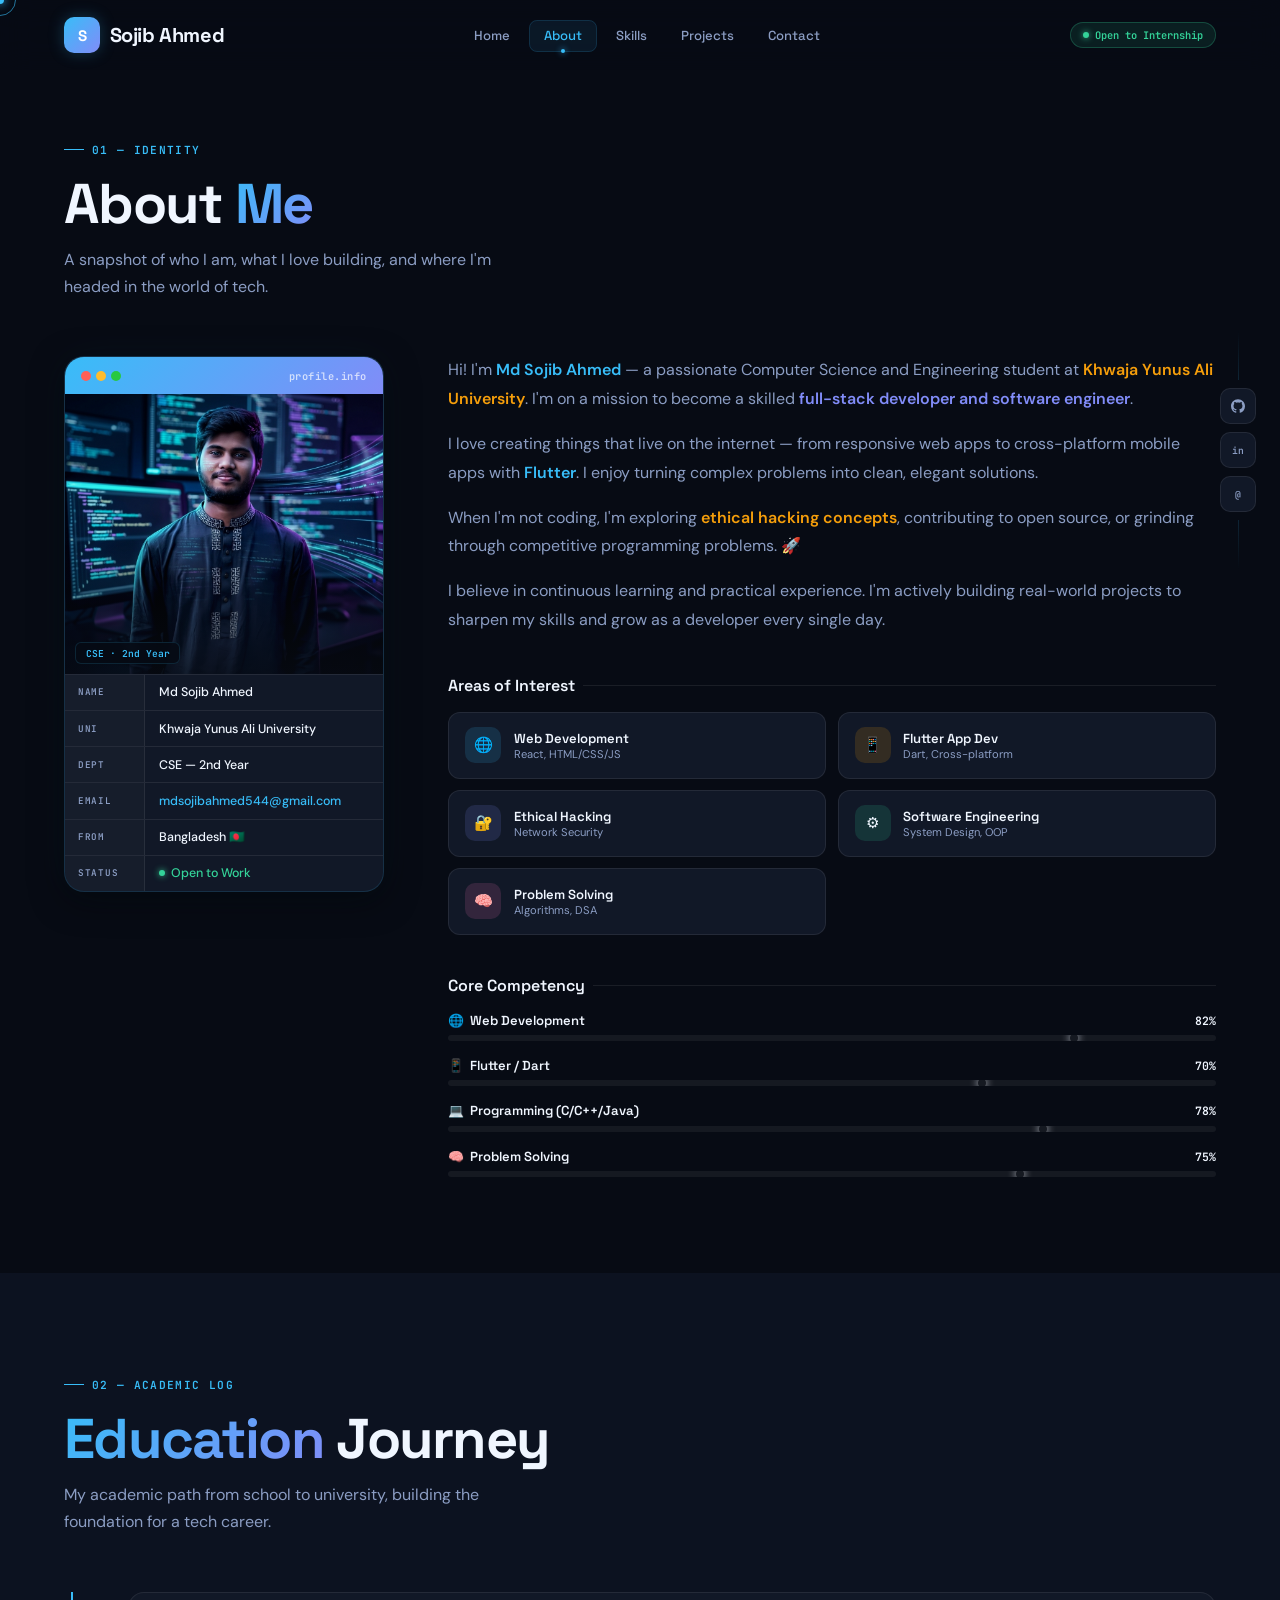
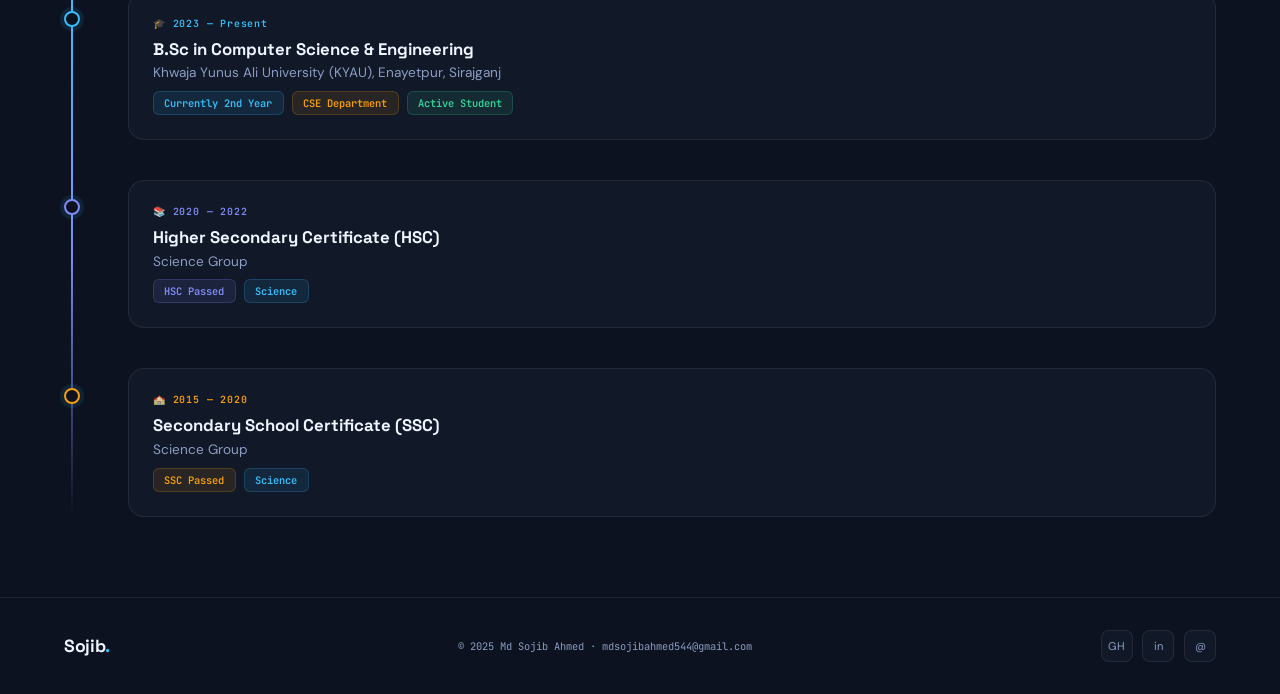
==== about.html @ 4d1f5768 "first commit" ====
<!DOCTYPE html>
<html lang="en">
<head>
  <meta charset="UTF-8"/>
  <meta name="viewport" content="width=device-width, initial-scale=1.0"/>
  <title>About | Md Sojib Ahmed</title>
  <meta name="description" content="Learn about Md Sojib Ahmed — his background, interests, skills, and academic journey as a CSE student at Khwaja Yunus Ali University."/>
  <link rel="icon" href="data:image/svg+xml,%3Csvg xmlns='http://www.w3.org/2000/svg' viewBox='0 0 100 100'%3E%3Cdefs%3E%3ClinearGradient id='grad' x1='0%25' y1='0%25' x2='100%25' y2='100%25'%3E%3Cstop offset='0%25' stop-color='%2338bdf8'/%3E%3Cstop offset='100%25' stop-color='%23818cf8'/%3E%3C/linearGradient%3E%3C/defs%3E%3Crect width='100' height='100' rx='24' fill='%230d1117' stroke='url(%23grad)' stroke-width='4'/%3E%3Ctext x='50%25' y='68%25' font-family='system-ui, sans-serif' font-weight='900' font-size='56' fill='url(%23grad)' text-anchor='middle'%3ES%3C/text%3E%3C/svg%3E"/>
  <link rel="stylesheet" href="css/global.css"/>
  <link rel="stylesheet" href="css/about.css"/>
</head>
<body>

<!-- CURSOR -->
<div id="cur-dot"></div>
<div id="cur-ring"></div>

<!-- KONAMI OVERLAY -->
<div id="konami-overlay">
  <div class="konami-emoji">🎉</div>
  <h2 class="konami-title">You Found the Easter Egg!</h2>
  <p class="konami-sub">↑↑↓↓←→←→BA — Incredible! 🕹️<br/>You truly have the developer instinct. Sojib would be proud!</p>
  <button class="konami-close" id="konamiClose">Awesome, Close ✕</button>
</div>

<!-- LOADER -->
<div id="loader">
  <div class="loader-logo-wrap">
    <div class="loader-logo">Sojib<span class="ld-accent">.</span></div>
  </div>
  <div class="loader-dots"><span></span><span></span><span></span></div>
  <div class="loader-progress"><div class="loader-bar" id="loader-bar"></div></div>
  <div class="loader-status" id="loader-status">Initializing...</div>
</div>

<!-- SOCIAL SIDEBAR -->
<aside class="soc-sidebar">
  <div class="soc-line"></div>
  <a href="https://github.com/sojibahmed404/" target="_blank" rel="noopener" class="soc-btn">
    <svg viewBox="0 0 24 24"><path d="M12 .297c-6.63 0-12 5.373-12 12 0 5.303 3.438 9.8 8.205 11.385.6.113.82-.258.82-.577 0-.285-.01-1.04-.015-2.04-3.338.724-4.042-1.61-4.042-1.61C4.422 18.07 3.633 17.7 3.633 17.7c-1.087-.744.084-.729.084-.729 1.205.084 1.838 1.236 1.838 1.236 1.07 1.835 2.809 1.305 3.495.998.108-.776.417-1.305.76-1.605-2.665-.3-5.466-1.332-5.466-5.93 0-1.31.465-2.38 1.235-3.22-.135-.303-.54-1.523.105-3.176 0 0 1.005-.322 3.3 1.23.96-.267 1.98-.399 3-.405 1.02.006 2.04.138 3 .405 2.28-1.552 3.285-1.23 3.285-1.23.645 1.653.24 2.873.12 3.176.765.84 1.23 1.91 1.23 3.22 0 4.61-2.805 5.625-5.475 5.92.42.36.81 1.096.81 2.22 0 1.606-.015 2.896-.015 3.286 0 .315.21.69.825.57C20.565 22.092 24 17.592 24 12.297c0-6.627-5.373-12-12-12"/></svg>
    <div class="soc-tip">GitHub</div>
  </a>
  <a href="https://www.linkedin.com/in/md-sojib-ahmed-a58ab03a2/" target="_blank" rel="noopener" class="soc-btn">in<div class="soc-tip">LinkedIn</div></a>
  <a href="mailto:mdsojibahmed544@gmail.com" class="soc-btn">@<div class="soc-tip">Email</div></a>
  <div class="soc-line bottom"></div>
</aside>

<!-- NAVIGATION -->
<nav role="navigation" aria-label="Main navigation">
  <a href="index.html" class="nav-logo">
    <div class="nav-logo-icon">S</div>
    <span>Sojib Ahmed</span>
  </a>
  <ul class="nav-links">
    <li><a href="index.html">Home</a></li>
    <li><a href="about.html" class="active">About</a></li>
    <li><a href="skills.html">Skills</a></li>
    <li><a href="projects.html">Projects</a></li>
    <li><a href="contact.html">Contact</a></li>
  </ul>
  <div class="nav-available"><span class="nav-available-dot"></span>Open to Internship</div>
  <button class="nav-ham" id="nav-ham"><span></span><span></span><span></span></button>
</nav>
<nav class="nav-drawer" id="nav-drawer">
  <a href="index.html">Home</a>
  <a href="about.html">About</a>
  <a href="skills.html">Skills</a>
  <a href="projects.html">Projects</a>
  <a href="contact.html">Contact</a>
</nav>

<!-- ABOUT SECTION -->
<section id="about">
  <div class="reveal">
    <div class="section-eyebrow">01 — Identity</div>
    <h1 class="section-title">About <span class="hl">Me</span></h1>
    <p class="section-sub">A snapshot of who I am, what I love building, and where I'm headed in the world of tech.</p>
  </div>

  <div class="about-grid">
    <!-- Profile Card -->
    <div class="reveal from-left">
      <div class="profile-card">
        <div class="profile-card-bar">
          <div class="profile-card-dots">
            <div class="pcd r"></div><div class="pcd y"></div><div class="pcd g"></div>
          </div>
          <div class="profile-card-title">profile.info</div>
        </div>
        <div class="profile-photo-zone">
          <img src="assets/sojib.png" alt="Md Sojib Ahmed"/>
          <div class="profile-photo-overlay"></div>
          <div class="profile-photo-tag">CSE · 2nd Year</div>
        </div>
        <div class="profile-data-table">
          <div class="profile-row">
            <div class="pr-key">Name</div>
            <div class="pr-val">Md Sojib Ahmed</div>
          </div>
          <div class="profile-row">
            <div class="pr-key">Uni</div>
            <div class="pr-val">Khwaja Yunus Ali University</div>
          </div>
          <div class="profile-row">
            <div class="pr-key">Dept</div>
            <div class="pr-val">CSE — 2nd Year</div>
          </div>
          <div class="profile-row">
            <div class="pr-key">Email</div>
            <div class="pr-val"><a href="mailto:mdsojibahmed544@gmail.com" style="color:var(--cyan);text-decoration:none">mdsojibahmed544@gmail.com</a></div>
          </div>
          <div class="profile-row">
            <div class="pr-key">From</div>
            <div class="pr-val">Bangladesh 🇧🇩</div>
          </div>
          <div class="profile-row">
            <div class="pr-key">Status</div>
            <div class="pr-val available">Open to Work</div>
          </div>
        </div>
      </div>
    </div>

    <!-- Right Content -->
    <div class="about-right reveal">
      <div class="about-intro">
        <p>Hi! I'm <span class="hl-cyan">Md Sojib Ahmed</span> — a passionate Computer Science and Engineering student at <span class="hl-amber">Khwaja Yunus Ali University</span>. I'm on a mission to become a skilled <span class="hl-violet">full-stack developer and software engineer</span>.</p>
        <p>I love creating things that live on the internet — from responsive web apps to cross-platform mobile apps with <span class="hl-cyan">Flutter</span>. I enjoy turning complex problems into clean, elegant solutions.</p>
        <p>When I'm not coding, I'm exploring <span class="hl-amber">ethical hacking concepts</span>, contributing to open source, or grinding through competitive programming problems. 🚀</p>
        <p>I believe in continuous learning and practical experience. I'm actively building real-world projects to sharpen my skills and grow as a developer every single day.</p>
      </div>

      <div class="interests-title">Areas of Interest</div>
      <div class="interests-grid">
        <div class="interest-card">
          <div class="interest-icon">🌐</div>
          <div>
            <div class="interest-name">Web Development</div>
            <div class="interest-sub">React, HTML/CSS/JS</div>
          </div>
        </div>
        <div class="interest-card">
          <div class="interest-icon">📱</div>
          <div>
            <div class="interest-name">Flutter App Dev</div>
            <div class="interest-sub">Dart, Cross-platform</div>
          </div>
        </div>
        <div class="interest-card">
          <div class="interest-icon">🔐</div>
          <div>
            <div class="interest-name">Ethical Hacking</div>
            <div class="interest-sub">Network Security</div>
          </div>
        </div>
        <div class="interest-card">
          <div class="interest-icon">⚙️</div>
          <div>
            <div class="interest-name">Software Engineering</div>
            <div class="interest-sub">System Design, OOP</div>
          </div>
        </div>
        <div class="interest-card">
          <div class="interest-icon">🧠</div>
          <div>
            <div class="interest-name">Problem Solving</div>
            <div class="interest-sub">Algorithms, DSA</div>
          </div>
        </div>
      </div>

      <div class="skill-bars-title">Core Competency</div>
      <div class="skill-bar-item">
        <div class="skill-bar-top">
          <div class="skill-bar-name"><span class="skill-bar-icon">🌐</span> Web Development</div>
          <div class="skill-bar-pct">82%</div>
        </div>
        <div class="skill-track"><div class="skill-fill" data-w="82%" style="width:0"></div></div>
      </div>
      <div class="skill-bar-item">
        <div class="skill-bar-top">
          <div class="skill-bar-name"><span class="skill-bar-icon">📱</span> Flutter / Dart</div>
          <div class="skill-bar-pct">70%</div>
        </div>
        <div class="skill-track"><div class="skill-fill" data-w="70%" style="width:0"></div></div>
      </div>
      <div class="skill-bar-item">
        <div class="skill-bar-top">
          <div class="skill-bar-name"><span class="skill-bar-icon">💻</span> Programming (C/C++/Java)</div>
          <div class="skill-bar-pct">78%</div>
        </div>
        <div class="skill-track"><div class="skill-fill" data-w="78%" style="width:0"></div></div>
      </div>
      <div class="skill-bar-item">
        <div class="skill-bar-top">
          <div class="skill-bar-name"><span class="skill-bar-icon">🧠</span> Problem Solving</div>
          <div class="skill-bar-pct">75%</div>
        </div>
        <div class="skill-track"><div class="skill-fill" data-w="75%" style="width:0"></div></div>
      </div>
    </div>
  </div>
</section>

<!-- EDUCATION SECTION -->
<section id="education">
  <div class="reveal">
    <div class="section-eyebrow">02 — Academic Log</div>
    <h2 class="section-title"><span class="hl">Education</span> Journey</h2>
    <p class="section-sub">My academic path from school to university, building the foundation for a tech career.</p>
  </div>

  <div class="edu-timeline reveal" data-delay="200">
    <div class="edu-item">
      <div class="edu-dot"></div>
      <div class="edu-card-inner">
        <div class="edu-period">🎓 2023 — Present</div>
        <h3 class="edu-degree">B.Sc in Computer Science & Engineering</h3>
        <div class="edu-institution">Khwaja Yunus Ali University (KYAU), Enayetpur, Sirajganj</div>
        <div class="edu-meta">
          <span class="tag">Currently 2nd Year</span>
          <span class="tag amber">CSE Department</span>
          <span class="tag emerald">Active Student</span>
        </div>
      </div>
    </div>

    <div class="edu-item">
      <div class="edu-dot"></div>
      <div class="edu-card-inner">
        <div class="edu-period">📚 2020 — 2022</div>
        <h3 class="edu-degree">Higher Secondary Certificate (HSC)</h3>
        <div class="edu-institution">Science Group</div>
        <div class="edu-meta">
          <span class="tag violet">HSC Passed</span>
          <span class="tag">Science</span>
        </div>
      </div>
    </div>

    <div class="edu-item">
      <div class="edu-dot"></div>
      <div class="edu-card-inner">
        <div class="edu-period">🏫 2015 — 2020</div>
        <h3 class="edu-degree">Secondary School Certificate (SSC)</h3>
        <div class="edu-institution">Science Group</div>
        <div class="edu-meta">
          <span class="tag amber">SSC Passed</span>
          <span class="tag">Science</span>
        </div>
      </div>
    </div>
  </div>
</section>

<button id="back-top">↑</button>

<footer>
  <div class="footer-inner">
    <a href="index.html" class="footer-logo">Sojib<span>.</span></a>
    <p class="footer-copy">© 2025 Md Sojib Ahmed · mdsojibahmed544@gmail.com</p>
    <div class="footer-socials">
      <a href="https://github.com/sojibahmed404/" target="_blank" rel="noopener">GH</a>
      <a href="https://www.linkedin.com/in/md-sojib-ahmed-a58ab03a2/" target="_blank" rel="noopener">in</a>
      <a href="mailto:mdsojibahmed544@gmail.com">@</a>
    </div>
  </div>
</footer>

<script src="js/global.js"></script>
<script src="js/about.js"></script>
</body>
</html>
---- css/global.css ----
/* ═══════════════════════════════════════════
   SOJIB AHMED — PORTFOLIO — GLOBAL STYLES
   ═══════════════════════════════════════════ */

@import url('https://fonts.googleapis.com/css2?family=Space+Grotesk:wght@300;400;500;600;700&family=DM+Sans:ital,opsz,wght@0,9..40,300;0,9..40,400;0,9..40,500;0,9..40,600;1,9..40,400&family=JetBrains+Mono:wght@400;600&display=swap');

/* ── DESIGN TOKENS ── */
:root {
  /* Colors */
  --bg: #070b14;
  --bg2: #0c1220;
  --bg3: #111827;
  --card: #111827;
  --card2: #161f30;
  --border: rgba(56, 189, 248, 0.15);
  --border2: rgba(255, 255, 255, 0.08);
  --fg: #f0f6ff;
  --muted: #8b9dc3;

  /* Accent palette */
  --cyan: #38bdf8;
  --cyan-dark: #0284c7;
  --cyan-glow: rgba(56, 189, 248, 0.25);
  --amber: #f59e0b;
  --amber-glow: rgba(245, 158, 11, 0.25);
  --violet: #818cf8;
  --violet-glow: rgba(129, 140, 248, 0.25);
  --rose: #f472b6;
  --emerald: #34d399;

  /* Shadows */
  --shadow-sm: 0 2px 8px rgba(0,0,0,.4);
  --shadow-md: 0 8px 32px rgba(0,0,0,.5);
  --shadow-lg: 0 24px 64px rgba(0,0,0,.6);
  --shadow-glow: 0 0 24px var(--cyan-glow);
  --shadow-glow-amber: 0 0 24px var(--amber-glow);

  /* Typography */
  --font-head: 'Space Grotesk', system-ui, sans-serif;
  --font-body: 'DM Sans', system-ui, sans-serif;
  --font-mono: 'JetBrains Mono', monospace;

  /* Spacing */
  --nav-h: 70px;

  /* Transitions */
  --ease-spring: cubic-bezier(0.34, 1.56, 0.64, 1);
  --ease-smooth: cubic-bezier(0.4, 0, 0.2, 1);
}

/* ── RESET ── */
*, *::before, *::after {
  box-sizing: border-box;
  margin: 0;
  padding: 0;
}
html {
  scroll-behavior: smooth;
  font-size: 16px;
}
body {
  background: var(--bg);
  color: var(--fg);
  font-family: var(--font-body);
  overflow-x: hidden;
  -webkit-font-smoothing: antialiased;
  -moz-osx-font-smoothing: grayscale;
  cursor: none;
  min-height: 100vh;
}

/* ── NOISE OVERLAY ── */
body::before {
  content: '';
  position: fixed;
  inset: 0;
  z-index: -1;
  pointer-events: none;
  opacity: 0.025;
  background-image: url("data:image/svg+xml,%3Csvg viewBox='0 0 256 256' xmlns='http://www.w3.org/2000/svg'%3E%3Cfilter id='noise'%3E%3CfeTurbulence type='fractalNoise' baseFrequency='0.9' numOctaves='4' stitchTiles='stitch'/%3E%3C/filter%3E%3Crect width='100%25' height='100%25' filter='url(%23noise)'/%3E%3C/svg%3E");
  background-repeat: repeat;
  background-size: 256px 256px;
}

/* ── GRADIENT MESH BG ── */
body::after {
  content: '';
  position: fixed;
  inset: 0;
  z-index: -1;
  pointer-events: none;
  background:
    radial-gradient(ellipse 80% 50% at 10% 10%, rgba(56, 189, 248, 0.08) 0%, transparent 60%),
    radial-gradient(ellipse 60% 60% at 90% 80%, rgba(129, 140, 248, 0.06) 0%, transparent 60%),
    radial-gradient(ellipse 50% 40% at 50% 50%, rgba(245, 158, 11, 0.04) 0%, transparent 70%);
}

/* ── SCROLLBAR ── */
::-webkit-scrollbar { width: 6px; }
::-webkit-scrollbar-track { background: var(--bg2); }
::-webkit-scrollbar-thumb { background: var(--border); border-radius: 99px; }
::-webkit-scrollbar-thumb:hover { background: var(--cyan); }
* { scrollbar-width: thin; scrollbar-color: var(--border) var(--bg2); }

/* ── SELECTION ── */
::selection { background: var(--cyan-glow); color: var(--cyan); }

/* ── CUSTOM CURSOR ── */
#cur-dot {
  position: fixed;
  width: 8px;
  height: 8px;
  background: var(--cyan);
  border-radius: 50%;
  pointer-events: none;
  z-index: 99999;
  transform: translate(-50%, -50%);
  transition: width .15s var(--ease-spring), height .15s var(--ease-spring), background .2s ease;
  box-shadow: 0 0 10px var(--cyan);
}
#cur-ring {
  position: fixed;
  width: 32px;
  height: 32px;
  border: 1.5px solid rgba(56, 189, 248, 0.6);
  border-radius: 50%;
  pointer-events: none;
  z-index: 99998;
  transform: translate(-50%, -50%);
  transition: all .1s ease;
}
body:has(a:hover, button:hover, [role="button"]:hover) #cur-dot {
  width: 16px;
  height: 16px;
  background: var(--amber);
  box-shadow: 0 0 16px var(--amber);
}
body:has(a:hover, button:hover, [role="button"]:hover) #cur-ring {
  width: 44px;
  height: 44px;
  border-color: rgba(245, 158, 11, 0.5);
}

/* ── PAGE LOADER ── */
#loader {
  position: fixed;
  inset: 0;
  z-index: 99990;
  background: var(--bg);
  display: flex;
  flex-direction: column;
  align-items: center;
  justify-content: center;
  gap: 1.8rem;
  transition: opacity .6s ease, visibility .6s ease;
}
#loader.done { opacity: 0; visibility: hidden; }

.loader-logo-wrap {
  display: flex;
  align-items: center;
  gap: .5rem;
}
.loader-logo {
  font-family: var(--font-head);
  font-size: 2.8rem;
  font-weight: 700;
  color: var(--fg);
  letter-spacing: -.03em;
}
.loader-logo .ld-accent {
  color: var(--cyan);
  position: relative;
}
.loader-logo .ld-accent::after {
  content: '';
  position: absolute;
  inset: -4px;
  border-radius: 8px;
  background: var(--cyan-glow);
  filter: blur(8px);
  z-index: -1;
}
.loader-progress {
  width: 200px;
  height: 2px;
  background: rgba(255,255,255,.08);
  border-radius: 99px;
  overflow: hidden;
  position: relative;
}
.loader-bar {
  height: 100%;
  width: 0;
  background: linear-gradient(90deg, var(--cyan), var(--violet), var(--amber));
  border-radius: 99px;
  transition: width .05s linear;
  box-shadow: 0 0 8px var(--cyan);
}
.loader-status {
  font-family: var(--font-mono);
  font-size: .7rem;
  color: var(--muted);
  letter-spacing: .1em;
}
.loader-dots {
  display: flex;
  gap: 6px;
}
.loader-dots span {
  width: 6px;
  height: 6px;
  border-radius: 50%;
  background: var(--cyan);
  animation: ldot .8s ease-in-out infinite;
}
.loader-dots span:nth-child(2) { animation-delay: .15s; background: var(--violet); }
.loader-dots span:nth-child(3) { animation-delay: .3s; background: var(--amber); }
@keyframes ldot {
  0%, 100% { transform: translateY(0); opacity: .4; }
  50% { transform: translateY(-8px); opacity: 1; }
}

/* ── NAVIGATION ── */
nav[role="navigation"] {
  position: fixed;
  top: 0;
  left: 0;
  right: 0;
  z-index: 1000;
  height: var(--nav-h);
  display: flex;
  align-items: center;
  justify-content: space-between;
  padding: 0 5%;
  background: rgba(7, 11, 20, 0.8);
  backdrop-filter: blur(16px);
  -webkit-backdrop-filter: blur(16px);
  transition: all .3s ease;
}
nav[role="navigation"].scrolled {
  background: rgba(7, 11, 20, 0.95);
}
.nav-logo {
  font-family: var(--font-head);
  font-size: 1.25rem;
  font-weight: 700;
  text-decoration: none;
  color: var(--fg);
  display: flex;
  align-items: center;
  gap: .6rem;
  letter-spacing: -.02em;
}
.nav-logo-icon {
  width: 36px;
  height: 36px;
  border-radius: 10px;
  background: linear-gradient(135deg, var(--cyan), var(--violet));
  display: flex;
  align-items: center;
  justify-content: center;
  font-size: .95rem;
  font-weight: 800;
  color: #fff;
  box-shadow: 0 0 16px var(--cyan-glow);
}
.nav-links {
  display: flex;
  gap: .2rem;
  list-style: none;
  align-items: center;
}
.nav-links a {
  font-family: var(--font-head);
  font-size: .82rem;
  font-weight: 500;
  text-decoration: none;
  color: var(--muted);
  padding: .4rem .9rem;
  border-radius: 8px;
  border: 1px solid transparent;
  transition: all .2s var(--ease-spring);
  position: relative;
}
.nav-links a:hover,
.nav-links a.active {
  color: var(--cyan);
  background: rgba(56, 189, 248, 0.08);
  border-color: var(--border);
}
.nav-links a.active::after {
  content: '';
  position: absolute;
  bottom: -2px;
  left: 50%;
  transform: translateX(-50%);
  width: 4px;
  height: 4px;
  background: var(--cyan);
  border-radius: 50%;
  box-shadow: 0 0 6px var(--cyan);
}
.nav-cta {
  font-family: var(--font-head);
  font-size: .8rem;
  font-weight: 600;
  text-decoration: none;
  color: var(--bg);
  background: linear-gradient(135deg, var(--cyan), var(--violet));
  padding: .5rem 1.2rem;
  border-radius: 8px;
  border: 1px solid transparent;
  transition: all .2s var(--ease-spring);
  display: flex;
  align-items: center;
  gap: .4rem;
  box-shadow: 0 0 16px var(--cyan-glow);
}
.nav-cta:hover {
  transform: translateY(-1px);
  box-shadow: 0 0 24px var(--cyan-glow);
}
.nav-available {
  display: flex;
  align-items: center;
  gap: .4rem;
  font-family: var(--font-mono);
  font-size: .65rem;
  font-weight: 600;
  color: var(--emerald);
  background: rgba(52, 211, 153, 0.1);
  border: 1px solid rgba(52, 211, 153, 0.25);
  padding: .3rem .75rem;
  border-radius: 99px;
}
.nav-available-dot {
  width: 6px;
  height: 6px;
  background: var(--emerald);
  border-radius: 50%;
  animation: avail-pulse 2s infinite;
  box-shadow: 0 0 6px var(--emerald);
}
@keyframes avail-pulse {
  0%, 100% { opacity: 1; transform: scale(1); }
  50% { opacity: .5; transform: scale(.7); }
}
/* Hamburger */
.nav-ham {
  display: none;
  flex-direction: column;
  gap: 5px;
  cursor: pointer;
  padding: .5rem;
}
.nav-ham span {
  display: block;
  width: 22px;
  height: 2px;
  background: var(--fg);
  border-radius: 99px;
  transition: all .3s ease;
}
.nav-ham.open span:nth-child(1) { transform: translateY(7px) rotate(45deg); }
.nav-ham.open span:nth-child(2) { opacity: 0; }
.nav-ham.open span:nth-child(3) { transform: translateY(-7px) rotate(-45deg); }

/* ── MOBILE NAV DRAWER ── */
.nav-drawer {
  display: none;
  position: fixed;
  inset: var(--nav-h) 0 0 0;
  z-index: 999;
  background: rgba(7, 11, 20, 0.97);
  backdrop-filter: blur(16px);
  flex-direction: column;
  align-items: center;
  justify-content: center;
  gap: 1.5rem;
  transform: translateY(-100%);
  transition: transform .4s var(--ease-smooth);
}
.nav-drawer.open {
  transform: translateY(0);
}
.nav-drawer a {
  font-family: var(--font-head);
  font-size: 1.4rem;
  font-weight: 600;
  text-decoration: none;
  color: var(--muted);
  transition: color .2s ease;
}
.nav-drawer a:hover { color: var(--cyan); }

/* ── SOCIAL SIDEBAR ── */
.soc-sidebar {
  position: fixed;
  right: 1.5rem;
  top: 50%;
  transform: translateY(-50%);
  z-index: 500;
  display: flex;
  flex-direction: column;
  align-items: center;
  gap: .5rem;
}
.soc-line {
  width: 1px;
  height: 50px;
  background: linear-gradient(to bottom, transparent, var(--border));
}
.soc-line.bottom {
  background: linear-gradient(to bottom, var(--border), transparent);
}
.soc-btn {
  width: 36px;
  height: 36px;
  border-radius: 10px;
  border: 1px solid var(--border2);
  background: var(--card);
  display: flex;
  align-items: center;
  justify-content: center;
  text-decoration: none;
  color: var(--muted);
  font-family: var(--font-mono);
  font-size: .6rem;
  font-weight: 600;
  transition: all .2s var(--ease-spring);
  position: relative;
}
.soc-btn svg { width: 14px; height: 14px; fill: currentColor; }
.soc-btn:hover {
  color: var(--cyan);
  border-color: var(--border);
  background: rgba(56, 189, 248, 0.1);
  transform: translateX(-3px);
  box-shadow: var(--shadow-glow);
}
.soc-tip {
  position: absolute;
  right: calc(100% + 10px);
  background: var(--card2);
  border: 1px solid var(--border);
  color: var(--fg);
  font-family: var(--font-mono);
  font-size: .6rem;
  font-weight: 600;
  letter-spacing: .05em;
  padding: .25rem .6rem;
  border-radius: 6px;
  white-space: nowrap;
  opacity: 0;
  pointer-events: none;
  transition: opacity .15s ease;
}
.soc-btn:hover .soc-tip { opacity: 1; }

/* ── SECTION SHARED ── */
section {
  padding: 6rem 5% 5rem;
  position: relative;
  z-index: 1;
}
section:first-of-type { padding-top: calc(var(--nav-h) + 4rem); }

.section-eyebrow {
  display: inline-flex;
  align-items: center;
  gap: .5rem;
  font-family: var(--font-mono);
  font-size: .7rem;
  font-weight: 600;
  text-transform: uppercase;
  letter-spacing: .12em;
  color: var(--cyan);
  margin-bottom: 1rem;
}
.section-eyebrow::before {
  content: '';
  width: 20px;
  height: 1px;
  background: var(--cyan);
}
.section-title {
  font-family: var(--font-head);
  font-size: clamp(2rem, 4.5vw, 3.5rem);
  font-weight: 700;
  line-height: 1.1;
  letter-spacing: -.03em;
  margin-bottom: .75rem;
}
.section-title .hl {
  background: linear-gradient(135deg, var(--cyan), var(--violet));
  -webkit-background-clip: text;
  -webkit-text-fill-color: transparent;
  background-clip: text;
}
.section-sub {
  font-size: 1rem;
  color: var(--muted);
  max-width: 480px;
  line-height: 1.7;
}

/* ── GLASS CARD ── */
.glass {
  background: rgba(17, 24, 39, 0.6);
  border: 1px solid var(--border2);
  backdrop-filter: blur(12px);
  -webkit-backdrop-filter: blur(12px);
}

/* ── BUTTONS ── */
.btn-primary {
  font-family: var(--font-head);
  font-size: .85rem;
  font-weight: 600;
  text-decoration: none;
  display: inline-flex;
  align-items: center;
  gap: .5rem;
  padding: .75rem 1.6rem;
  border-radius: 10px;
  background: linear-gradient(135deg, var(--cyan), var(--violet));
  color: #fff;
  border: none;
  cursor: pointer;
  transition: all .2s var(--ease-spring);
  box-shadow: 0 0 20px var(--cyan-glow);
  position: relative;
  overflow: hidden;
}
.btn-primary::before {
  content: '';
  position: absolute;
  inset: 0;
  background: linear-gradient(135deg, rgba(255,255,255,.15), transparent);
  opacity: 0;
  transition: opacity .2s ease;
}
.btn-primary:hover::before { opacity: 1; }
.btn-primary:hover {
  transform: translateY(-2px);
  box-shadow: 0 0 32px var(--cyan-glow);
}
.btn-outline {
  font-family: var(--font-head);
  font-size: .85rem;
  font-weight: 600;
  text-decoration: none;
  display: inline-flex;
  align-items: center;
  gap: .5rem;
  padding: .75rem 1.6rem;
  border-radius: 10px;
  background: transparent;
  color: var(--fg);
  border: 1px solid var(--border);
  cursor: pointer;
  transition: all .2s var(--ease-spring);
}
.btn-outline:hover {
  border-color: var(--cyan);
  color: var(--cyan);
  background: rgba(56, 189, 248, 0.08);
  transform: translateY(-2px);
}

/* ── REVEAL ANIMATION ── */
.reveal {
  opacity: 0;
  transform: translateY(28px);
  transition: opacity .6s ease, transform .6s var(--ease-spring);
}
.reveal.from-left {
  transform: translateX(-28px);
}
.reveal.from-right {
  transform: translateX(28px);
}
.reveal.visible {
  opacity: 1;
  transform: none;
}

/* ── FOOTER ── */
footer {
  position: relative;
  z-index: 1;
  background: var(--bg2);
  border-top: 1px solid var(--border2);
  padding: 2rem 5%;
}
.footer-inner {
  display: flex;
  justify-content: space-between;
  align-items: center;
  flex-wrap: wrap;
  gap: 1rem;
}
.footer-logo {
  font-family: var(--font-head);
  font-size: 1.1rem;
  font-weight: 700;
  color: var(--fg);
  text-decoration: none;
  letter-spacing: -.02em;
}
.footer-logo span { color: var(--cyan); }
.footer-copy {
  font-family: var(--font-mono);
  font-size: .65rem;
  color: var(--muted);
}
.footer-socials {
  display: flex;
  gap: .6rem;
}
.footer-socials a {
  width: 32px;
  height: 32px;
  border-radius: 8px;
  border: 1px solid var(--border2);
  background: var(--card);
  display: flex;
  align-items: center;
  justify-content: center;
  text-decoration: none;
  color: var(--muted);
  font-size: .7rem;
  transition: all .2s ease;
}
.footer-socials a:hover {
  color: var(--cyan);
  border-color: var(--border);
  background: rgba(56, 189, 248, 0.08);
}

/* ── KONAMI OVERLAY ── */
#konami-overlay {
  position: fixed;
  inset: 0;
  z-index: 999990;
  background: rgba(7, 11, 20, .97);
  display: flex;
  flex-direction: column;
  align-items: center;
  justify-content: center;
  gap: 1.5rem;
  opacity: 0;
  visibility: hidden;
  transition: opacity .4s ease, visibility .4s ease;
}
#konami-overlay.show { opacity: 1; visibility: visible; }
.konami-emoji { font-size: 5rem; animation: koSpin 1s ease-in-out infinite alternate; }
@keyframes koSpin {
  from { transform: rotate(-15deg) scale(1); }
  to { transform: rotate(15deg) scale(1.15); }
}
.konami-title {
  font-family: var(--font-head);
  font-size: 2.2rem;
  font-weight: 700;
  background: linear-gradient(135deg, var(--cyan), var(--amber));
  -webkit-background-clip: text;
  -webkit-text-fill-color: transparent;
  background-clip: text;
}
.konami-sub {
  font-size: .95rem;
  color: var(--muted);
  text-align: center;
  max-width: 380px;
  line-height: 1.7;
}
.konami-close {
  font-family: var(--font-head);
  font-size: .82rem;
  font-weight: 600;
  background: linear-gradient(135deg, var(--cyan), var(--violet));
  color: #fff;
  padding: .7rem 1.8rem;
  border-radius: 10px;
  border: none;
  cursor: pointer;
  box-shadow: 0 0 20px var(--cyan-glow);
  transition: all .2s var(--ease-spring);
}
.konami-close:hover { transform: scale(1.05); }

/* ── BACK TO TOP ── */
#back-top {
  position: fixed;
  bottom: 1.5rem;
  right: 1.5rem;
  z-index: 800;
  width: 42px;
  height: 42px;
  border-radius: 10px;
  background: var(--card2);
  border: 1px solid var(--border);
  display: flex;
  align-items: center;
  justify-content: center;
  cursor: pointer;
  color: var(--muted);
  font-size: 1rem;
  transition: all .2s var(--ease-spring);
  opacity: 0;
  visibility: hidden;
  box-shadow: var(--shadow-md);
}
#back-top.show { opacity: 1; visibility: visible; }
#back-top:hover {
  color: var(--cyan);
  border-color: var(--border);
  background: rgba(56, 189, 248, 0.1);
  transform: translateY(-3px);
  box-shadow: var(--shadow-glow);
}

/* ── PAGE INDICATOR ── */
.page-indicator {
  position: fixed;
  left: 1.5rem;
  top: 50%;
  transform: translateY(-50%);
  z-index: 500;
  display: flex;
  flex-direction: column;
  gap: .5rem;
}
.pi-dot {
  width: 6px;
  height: 6px;
  border-radius: 50%;
  background: var(--border2);
  border: 1px solid var(--border);
  transition: all .3s ease;
  cursor: pointer;
}
.pi-dot.active {
  background: var(--cyan);
  box-shadow: 0 0 8px var(--cyan);
  height: 20px;
  border-radius: 3px;
}

/* ── TOOLTIP ── */
[data-tooltip] {
  position: relative;
}
[data-tooltip]::after {
  content: attr(data-tooltip);
  position: absolute;
  bottom: calc(100% + 8px);
  left: 50%;
  transform: translateX(-50%);
  background: var(--card2);
  border: 1px solid var(--border);
  color: var(--fg);
  font-family: var(--font-mono);
  font-size: .6rem;
  padding: .3rem .7rem;
  border-radius: 6px;
  white-space: nowrap;
  opacity: 0;
  pointer-events: none;
  transition: opacity .15s ease;
  z-index: 100;
}
[data-tooltip]:hover::after { opacity: 1; }

/* ── TAG CHIP ── */
.tag {
  font-family: var(--font-mono);
  font-size: .65rem;
  font-weight: 600;
  padding: .25rem .65rem;
  border-radius: 6px;
  background: rgba(56, 189, 248, 0.1);
  border: 1px solid rgba(56, 189, 248, 0.2);
  color: var(--cyan);
  transition: all .15s ease;
}
.tag:hover {
  background: rgba(56, 189, 248, 0.2);
  border-color: var(--cyan);
}
.tag.amber {
  background: rgba(245, 158, 11, 0.1);
  border-color: rgba(245, 158, 11, 0.2);
  color: var(--amber);
}
.tag.violet {
  background: rgba(129, 140, 248, 0.1);
  border-color: rgba(129, 140, 248, 0.2);
  color: var(--violet);
}
.tag.emerald {
  background: rgba(52, 211, 153, 0.1);
  border-color: rgba(52, 211, 153, 0.2);
  color: var(--emerald);
}
.tag.rose {
  background: rgba(244, 114, 182, 0.1);
  border-color: rgba(244, 114, 182, 0.2);
  color: var(--rose);
}

/* ── RESPONSIVE ── */
@media (max-width: 960px) {
  .nav-links, .nav-available { display: none; }
  .nav-ham { display: flex; }
  .nav-drawer { display: flex; }
  .soc-sidebar { display: none; }
  .page-indicator { display: none; }
}
@media (max-width: 640px) {
  section { padding: 5rem 4% 4rem; }
  .nav-logo span { display: none; }
}
@media (prefers-reduced-motion: reduce) {
  *, *::before, *::after {
    animation-duration: .01ms !important;
    transition-duration: .01ms !important;
  }
}

/* ── AI CHAT WIDGET ── */
#ai-chat-btn {
  position: fixed;
  bottom: 5rem;
  right: 1.5rem;
  z-index: 800;
  width: 52px; height: 52px;
  border-radius: 14px;
  background: linear-gradient(135deg, var(--cyan), var(--violet));
  border: 1px solid rgba(255,255,255,.15);
  display: flex; align-items: center; justify-content: center;
  font-size: 1.3rem;
  cursor: pointer;
  box-shadow: 0 0 20px var(--cyan-glow);
  transition: all .2s var(--ease-spring);
}
#ai-chat-btn:hover {
  transform: scale(1.1) translateY(-2px);
  box-shadow: 0 0 32px var(--cyan-glow);
}
#ai-chat-bubble {
  position: fixed;
  bottom: 9.5rem;
  right: 1.5rem;
  z-index: 800;
  width: min(340px, 92vw);
  background: var(--card2);
  border: 1px solid var(--border);
  border-radius: 20px;
  box-shadow: var(--shadow-lg);
  display: flex;
  flex-direction: column;
  overflow: hidden;
  opacity: 0;
  visibility: hidden;
  transform: translateY(16px) scale(.95);
  transition: all .3s var(--ease-spring);
}
#ai-chat-bubble.open {
  opacity: 1;
  visibility: visible;
  transform: none;
}
.chat-header {
  background: linear-gradient(135deg, rgba(56,189,248,.2), rgba(129,140,248,.2));
  border-bottom: 1px solid var(--border2);
  padding: .85rem 1rem;
  display: flex;
  align-items: center;
  gap: .6rem;
}
.chat-header-dot {
  width: 7px; height: 7px;
  background: var(--emerald);
  border-radius: 50%;
  box-shadow: 0 0 6px var(--emerald);
  animation: avail-pulse 2s infinite;
}
.chat-header-title {
  font-family: var(--font-head);
  font-size: .82rem;
  font-weight: 700;
  color: var(--fg);
}
.chat-header-sub {
  font-family: var(--font-mono);
  font-size: .58rem;
  color: var(--muted);
  margin-left: auto;
}
.chat-close-btn {
  width: 22px; height: 22px;
  border-radius: 6px;
  background: rgba(255,255,255,.06);
  border: 1px solid var(--border2);
  display: flex; align-items: center; justify-content: center;
  cursor: pointer;
  color: var(--muted);
  font-size: .7rem;
  transition: all .2s ease;
  flex-shrink: 0;
}
.chat-close-btn:hover { color: var(--rose); background: rgba(244,114,182,.1); }

.chat-msgs {
  height: 240px;
  overflow-y: auto;
  padding: .8rem;
  display: flex;
  flex-direction: column;
  gap: .6rem;
  scroll-behavior: smooth;
}
.chat-msgs::-webkit-scrollbar { width: 3px; }
.chat-msgs::-webkit-scrollbar-thumb { background: var(--border); border-radius: 99px; }

.chat-msg {
  max-width: 88%;
  padding: .55rem .85rem;
  border-radius: 12px;
  font-size: .78rem;
  line-height: 1.5;
  border: 1px solid var(--border2);
}
.chat-msg.bot {
  background: rgba(255,255,255,.04);
  color: var(--fg);
  align-self: flex-start;
  border-radius: 4px 12px 12px 12px;
}
.chat-msg.user {
  background: linear-gradient(135deg, var(--cyan), var(--violet));
  color: #fff;
  align-self: flex-end;
  border-color: transparent;
  border-radius: 12px 4px 12px 12px;
}
.typing-dots {
  display: flex;
  gap: 3px;
  align-items: center;
  padding: .1rem 0;
}
.typing-dots span {
  width: 5px; height: 5px;
  border-radius: 50%;
  background: var(--muted);
  animation: typeDot 1.2s infinite;
}
.typing-dots span:nth-child(2) { animation-delay: .2s; }
.typing-dots span:nth-child(3) { animation-delay: .4s; }
@keyframes typeDot {
  0%, 60%, 100% { transform: translateY(0); }
  30% { transform: translateY(-5px); }
}

.chat-quick {
  display: flex;
  gap: .35rem;
  flex-wrap: wrap;
  padding: .5rem .8rem;
  border-top: 1px solid var(--border2);
}
.chat-quick-btn {
  font-family: var(--font-mono);
  font-size: .6rem;
  font-weight: 600;
  padding: .22rem .55rem;
  border-radius: 6px;
  background: rgba(255,255,255,.04);
  border: 1px solid var(--border2);
  color: var(--muted);
  cursor: pointer;
  transition: all .15s ease;
}
.chat-quick-btn:hover {
  background: rgba(56,189,248,.1);
  border-color: var(--border);
  color: var(--cyan);
}

.chat-input-row {
  display: flex;
  gap: .5rem;
  padding: .65rem .8rem;
  border-top: 1px solid var(--border2);
  background: rgba(255,255,255,.02);
}
#chat-input {
  flex: 1;
  background: rgba(255,255,255,.04);
  border: 1px solid var(--border2);
  border-radius: 8px;
  padding: .42rem .8rem;
  font-family: var(--font-body);
  font-size: .78rem;
  outline: none;
  color: var(--fg);
  transition: border-color .2s ease;
}
#chat-input::placeholder { color: rgba(255,255,255,.2); }
#chat-input:focus { border-color: var(--cyan); }
#chat-send {
  width: 30px; height: 30px;
  border-radius: 8px;
  background: linear-gradient(135deg, var(--cyan), var(--violet));
  border: none;
  display: flex; align-items: center; justify-content: center;
  cursor: pointer;
  font-size: .8rem;
  color: #fff;
  flex-shrink: 0;
  transition: all .15s ease;
}
#chat-send:hover { transform: scale(1.1); }

/* ── INTERACTIVE TERMINAL WIDGET ── */
#term-open-btn {
  position: fixed;
  bottom: 2.5rem;
  left: 50%;
  transform: translateX(-50%);
  z-index: 800;
  font-family: var(--font-mono);
  font-size: .75rem;
  font-weight: 700;
  background: var(--bg2);
  color: var(--cyan);
  padding: .5rem 1.1rem;
  border-radius: 9999px;
  border: 1px solid var(--border);
  box-shadow: 0 0 15px var(--cyan-glow);
  cursor: pointer;
  display: flex;
  align-items: center;
  gap: .4rem;
  transition: all .25s var(--ease-spring);
}
#term-open-btn:hover {
  background: #0d1117;
  color: #3fb950;
  border-color: #3fb950;
  box-shadow: 0 0 25px rgba(63, 185, 80, 0.4);
  transform: translateX(-50%) scale(1.05) translateY(-2px);
}
#term-open-btn:active {
  transform: translateX(-50%) scale(1) translateY(0);
}

#terminal-overlay {
  position: fixed;
  inset: 0;
  z-index: 99900;
  background: rgba(0, 0, 0, 0.85);
  backdrop-filter: blur(8px);
  -webkit-backdrop-filter: blur(8px);
  display: flex;
  align-items: center;
  justify-content: center;
  opacity: 0;
  visibility: hidden;
  transition: opacity .3s ease, visibility .3s ease;
}
#terminal-overlay.open {
  opacity: 1;
  visibility: visible;
}
.terminal-box {
  width: min(680px, 95vw);
  height: 480px;
  max-height: 75vh;
  background: #0d1117;
  border: 2px solid #30363d;
  border-radius: 16px;
  overflow: hidden;
  box-shadow: 0 0 50px rgba(0, 255, 65, 0.15);
  display: flex;
  flex-direction: column;
  transform: translateY(24px) scale(.96);
  transition: transform .35s cubic-bezier(.34,1.2,.64,1);
}
#terminal-overlay.open .terminal-box {
  transform: none;
}

.terminal-bar {
  background: #161b22;
  padding: .7rem 1.1rem;
  display: flex;
  align-items: center;
  gap: .5rem;
  border-bottom: 1px solid #30363d;
  user-select: none;
}
.terminal-dot {
  width: 12px;
  height: 12px;
  border-radius: 50%;
}
.terminal-dot.r {
  background: #ff5f57;
  cursor: pointer;
  transition: transform .15s ease;
}
.terminal-dot.r:hover {
  transform: scale(1.15);
}
.terminal-dot.y { background: #febc2e; }
.terminal-dot.g { background: #28c840; }

.terminal-title {
  font-family: var(--font-mono);
  font-size: .72rem;
  color: #8b949e;
  margin-left: .5rem;
  font-weight: 500;
}

.terminal-body {
  flex: 1;
  padding: 1.2rem;
  overflow-y: auto;
  font-family: 'JetBrains Mono', 'Courier New', monospace;
  font-size: .8rem;
  color: #c9d1d9;
  line-height: 1.7;
  background: #0d1117;
}
.terminal-body::-webkit-scrollbar {
  width: 5px;
}
.terminal-body::-webkit-scrollbar-thumb {
  background: #30363d;
  border-radius: 99px;
}

.terminal-input-row {
  display: flex;
  align-items: center;
  gap: .5rem;
  padding: .75rem 1.1rem;
  border-top: 1px solid #30363d;
  background: #0d1117;
}
.terminal-prompt {
  font-family: 'JetBrains Mono', 'Courier New', monospace;
  font-size: .8rem;
  color: #3fb950;
  white-space: nowrap;
  font-weight: 600;
}
#terminal-input {
  flex: 1;
  background: transparent;
  border: none;
  outline: none;
  font-family: 'JetBrains Mono', 'Courier New', monospace;
  font-size: .8rem;
  color: #c9d1d9;
  caret-color: #58a6ff;
  width: 100%;
}
#terminal-input::placeholder {
  color: rgba(201, 209, 217, 0.2);
}

.term-line {
  margin: 0 0 .5rem 0;
  font-family: 'JetBrains Mono', 'Courier New', monospace;
}
.term-line.cmd {
  color: #3fb950;
  font-weight: 600;
}
.term-line.cmd span {
  color: #58a6ff;
  font-weight: normal;
}
.term-line.out {
  color: #c9d1d9;
}
.term-line.success {
  color: #3fb950;
}
.term-line.error {
  color: #ff7b72;
}
.term-line.info {
  color: #d2a8ff;
}

@media (max-width: 640px) {
  #term-open-btn {
    bottom: 1.5rem;
    left: 50%;
    transform: translateX(-50%);
  }
  #terminal-overlay {
    align-items: flex-start;
    padding-top: 2rem;
  }
  .terminal-box {
    height: 60vh !important;
    max-height: 60vh !important;
    width: 92vw !important;
  }
}

/* ── TERMINAL QUICK ACTIONS ── */
.term-qbtn {
  background: rgba(88, 166, 255, 0.08);
  border: 1px solid rgba(88, 166, 255, 0.2);
  color: #58a6ff !important;
  padding: 0.3rem 0.7rem;
  border-radius: 6px;
  cursor: pointer;
  font-family: 'JetBrains Mono', monospace;
  font-size: 0.7rem;
  font-weight: 600;
  transition: all 0.2s ease;
  display: inline-block;
  user-select: none;
}
.term-qbtn:hover {
  background: rgba(88, 166, 255, 0.2);
  border-color: #58a6ff;
  transform: scale(1.05);
}
.term-qbtn:active {
  transform: scale(0.95);
}

.theme-matrix .term-qbtn {
  background: rgba(0, 255, 65, 0.08);
  border: 1px solid rgba(0, 255, 65, 0.2);
  color: #00ff41 !important;
}
.theme-matrix .term-qbtn:hover {
  background: rgba(0, 255, 65, 0.2);
  border-color: #00ff41;
}

.theme-cyberpunk .term-qbtn {
  background: rgba(0, 240, 255, 0.08);
  border: 1px solid rgba(0, 240, 255, 0.2);
  color: #00f0ff !important;
}
.theme-cyberpunk .term-qbtn:hover {
  background: rgba(0, 240, 255, 0.2);
  border-color: #00f0ff;
}

.theme-dracula .term-qbtn {
  background: rgba(80, 250, 123, 0.08);
  border: 1px solid rgba(80, 250, 123, 0.2);
  color: #50fa7b !important;
}
.theme-dracula .term-qbtn:hover {
  background: rgba(80, 250, 123, 0.2);
  border-color: #50fa7b;
}

/* ── TERMINAL THEMES ── */
.terminal-box.theme-matrix {
  background: #000000 !important;
  border-color: #00ff41 !important;
  box-shadow: 0 0 35px rgba(0, 255, 65, 0.4) !important;
  color: #00ff41 !important;
}
.terminal-box.theme-matrix .term-line.out,
.terminal-box.theme-matrix #terminal-input,
.terminal-box.theme-matrix .terminal-prompt {
  color: #00ff41 !important;
}
.terminal-box.theme-matrix .terminal-bar {
  background: #050505 !important;
  border-bottom: 1px solid #00ff41 !important;
}

.terminal-box.theme-cyberpunk {
  background: #0b071e !important;
  border-color: #ff007f !important;
  box-shadow: 0 0 35px rgba(255, 0, 127, 0.3) !important;
  color: #00f0ff !important;
}
.terminal-box.theme-cyberpunk .term-line.out,
.terminal-box.theme-cyberpunk #terminal-input,
.terminal-box.theme-cyberpunk .term-line {
  color: #00f0ff !important;
}
.terminal-box.theme-cyberpunk .terminal-prompt {
  color: #ff007f !important;
}
.terminal-box.theme-cyberpunk .terminal-bar {
  background: #140d34 !important;
  border-bottom: 1px solid #ff007f !important;
}

.terminal-box.theme-dracula {
  background: #282a36 !important;
  border-color: #bd93f9 !important;
  box-shadow: 0 0 35px rgba(189, 147, 249, 0.3) !important;
  color: #f8f8f2 !important;
}
.terminal-box.theme-dracula .term-line.out,
.terminal-box.theme-dracula #terminal-input,
.terminal-box.theme-dracula .term-line {
  color: #f8f8f2 !important;
}
.terminal-box.theme-dracula .terminal-prompt {
  color: #50fa7b !important;
}
.terminal-box.theme-dracula .terminal-bar {
  background: #1e1f29 !important;
  border-bottom: 1px solid #44475a !important;
}
---- css/about.css ----
/* ═══════════════════════════════════════════
   SOJIB AHMED — ABOUT PAGE STYLES
   ═══════════════════════════════════════════ */

/* ── ABOUT SECTION ── */
#about { background: var(--bg); }

.about-grid {
  display: grid;
  grid-template-columns: 320px 1fr;
  gap: 4rem;
  align-items: start;
  margin-top: 3.5rem;
}

/* ── PROFILE CARD ── */
.profile-card {
  border-radius: 20px;
  border: 1px solid var(--border);
  overflow: hidden;
  background: var(--card);
  box-shadow: var(--shadow-md), 0 0 40px rgba(56,189,248,.05);
  transition: transform .3s var(--ease-spring), box-shadow .3s ease;
  position: sticky;
  top: calc(var(--nav-h) + 2rem);
}
.profile-card:hover {
  transform: translateY(-4px);
  box-shadow: var(--shadow-lg), 0 0 60px rgba(56,189,248,.1);
}
.profile-card-bar {
  background: linear-gradient(135deg, var(--cyan), var(--violet));
  padding: .7rem 1rem;
  display: flex;
  justify-content: space-between;
  align-items: center;
}
.profile-card-dots {
  display: flex;
  gap: 5px;
}
.pcd { width: 10px; height: 10px; border-radius: 50%; }
.pcd.r { background: #ff5f57; }
.pcd.y { background: #febc2e; }
.pcd.g { background: #28c840; }
.profile-card-title {
  font-family: var(--font-mono);
  font-size: .65rem;
  font-weight: 600;
  color: rgba(255,255,255,.7);
  letter-spacing: .05em;
}

.profile-photo-zone {
  height: 280px;
  overflow: hidden;
  position: relative;
  background: var(--bg3);
}
.profile-photo-zone img {
  width: 100%;
  height: 100%;
  object-fit: cover;
  display: block;
  transition: transform .4s ease;
}
.profile-card:hover .profile-photo-zone img {
  transform: scale(1.05);
}
.profile-photo-overlay {
  position: absolute;
  inset: 0;
  background: linear-gradient(to top, rgba(7,11,20,.8) 0%, transparent 50%);
  pointer-events: none;
}
.profile-photo-tag {
  position: absolute;
  bottom: 10px;
  left: 10px;
  font-family: var(--font-mono);
  font-size: .6rem;
  font-weight: 600;
  color: var(--cyan);
  background: rgba(7,11,20,.85);
  border: 1px solid var(--border);
  padding: .2rem .6rem;
  border-radius: 6px;
  backdrop-filter: blur(4px);
}

.profile-data-table {
  border-top: 1px solid var(--border2);
}
.profile-row {
  display: grid;
  grid-template-columns: 80px 1fr;
  border-bottom: 1px solid var(--border2);
}
.profile-row:last-child { border-bottom: none; }
.pr-key {
  font-family: var(--font-mono);
  font-size: .58rem;
  font-weight: 600;
  text-transform: uppercase;
  letter-spacing: .08em;
  color: var(--muted);
  padding: .6rem .8rem;
  background: rgba(255,255,255,.02);
  border-right: 1px solid var(--border2);
  display: flex;
  align-items: center;
}
.pr-val {
  font-size: .78rem;
  font-weight: 500;
  color: var(--fg);
  padding: .6rem .85rem;
  display: flex;
  align-items: center;
}
.pr-val.available {
  color: var(--emerald);
  gap: .4rem;
}
.pr-val.available::before {
  content: '';
  width: 6px; height: 6px;
  border-radius: 50%;
  background: var(--emerald);
  box-shadow: 0 0 6px var(--emerald);
  flex-shrink: 0;
  animation: avail-pulse 2s infinite;
}

/* ── ABOUT RIGHT ── */
.about-right {}

.about-intro {
  margin-bottom: 2.5rem;
}
.about-intro p {
  font-size: 1rem;
  color: var(--muted);
  line-height: 1.8;
  margin-bottom: 1rem;
}
.about-intro p strong { color: var(--fg); }
.about-intro p .hl-cyan { color: var(--cyan); font-weight: 600; }
.about-intro p .hl-amber { color: var(--amber); font-weight: 600; }
.about-intro p .hl-violet { color: var(--violet); font-weight: 600; }

/* ── INTEREST AREAS ── */
.interests-title {
  font-family: var(--font-head);
  font-size: 1rem;
  font-weight: 600;
  color: var(--fg);
  margin-bottom: 1rem;
  display: flex;
  align-items: center;
  gap: .5rem;
}
.interests-title::after {
  content: '';
  flex: 1;
  height: 1px;
  background: var(--border2);
}
.interests-grid {
  display: grid;
  grid-template-columns: 1fr 1fr;
  gap: .7rem;
  margin-bottom: 2.5rem;
}
.interest-card {
  display: flex;
  align-items: center;
  gap: .8rem;
  padding: .9rem 1rem;
  border-radius: 12px;
  border: 1px solid var(--border2);
  background: var(--card);
  transition: all .2s var(--ease-spring);
  cursor: default;
}
.interest-card:hover {
  border-color: var(--border);
  background: var(--card2);
  transform: translateX(4px);
}
.interest-icon {
  width: 36px; height: 36px;
  border-radius: 10px;
  display: flex; align-items: center; justify-content: center;
  font-size: .95rem;
  flex-shrink: 0;
}
.interest-card:nth-child(1) .interest-icon { background: rgba(56,189,248,.15); }
.interest-card:nth-child(2) .interest-icon { background: rgba(245,158,11,.15); }
.interest-card:nth-child(3) .interest-icon { background: rgba(129,140,248,.15); }
.interest-card:nth-child(4) .interest-icon { background: rgba(52,211,153,.15); }
.interest-card:nth-child(5) .interest-icon { background: rgba(244,114,182,.15); }
.interest-name {
  font-family: var(--font-head);
  font-size: .82rem;
  font-weight: 600;
  color: var(--fg);
}
.interest-sub {
  font-size: .7rem;
  color: var(--muted);
}

/* ── MINI SKILL BARS ── */
.skill-bars-title {
  font-family: var(--font-head);
  font-size: 1rem;
  font-weight: 600;
  color: var(--fg);
  margin-bottom: 1rem;
  display: flex;
  align-items: center;
  gap: .5rem;
}
.skill-bars-title::after {
  content: '';
  flex: 1;
  height: 1px;
  background: var(--border2);
}
.skill-bar-item {
  margin-bottom: 1rem;
}
.skill-bar-top {
  display: flex;
  justify-content: space-between;
  align-items: center;
  margin-bottom: .4rem;
}
.skill-bar-name {
  font-family: var(--font-head);
  font-size: .82rem;
  font-weight: 600;
  color: var(--fg);
  display: flex;
  align-items: center;
  gap: .4rem;
}
.skill-bar-icon { font-size: .8rem; }
.skill-bar-pct {
  font-family: var(--font-mono);
  font-size: .72rem;
  font-weight: 600;
}
.skill-track {
  height: 6px;
  background: rgba(255,255,255,.06);
  border-radius: 99px;
  overflow: hidden;
  position: relative;
}
.skill-fill {
  height: 100%;
  border-radius: 99px;
  width: 0;
  transition: width 1.6s cubic-bezier(0.4, 0, 0.2, 1);
  position: relative;
}
.skill-fill::after {
  content: '';
  position: absolute;
  right: 0;
  top: 50%;
  transform: translateY(-50%);
  width: 8px; height: 8px;
  border-radius: 50%;
  background: inherit;
  box-shadow: 0 0 8px currentColor;
}
.skill-bar-item:nth-child(1) .skill-fill { background: linear-gradient(90deg, var(--cyan), var(--violet)); }
.skill-bar-item:nth-child(1) .skill-bar-pct { color: var(--cyan); }
.skill-bar-item:nth-child(2) .skill-fill { background: linear-gradient(90deg, var(--amber), var(--rose)); }
.skill-bar-item:nth-child(2) .skill-bar-pct { color: var(--amber); }
.skill-bar-item:nth-child(3) .skill-fill { background: linear-gradient(90deg, var(--violet), var(--cyan)); }
.skill-bar-item:nth-child(3) .skill-bar-pct { color: var(--violet); }
.skill-bar-item:nth-child(4) .skill-fill { background: linear-gradient(90deg, var(--emerald), var(--cyan)); }
.skill-bar-item:nth-child(4) .skill-bar-pct { color: var(--emerald); }

/* ── EDUCATION TIMELINE ── */
#education { background: var(--bg2); }

.edu-timeline {
  position: relative;
  margin-top: 3.5rem;
  padding-left: 2rem;
}
.edu-timeline::before {
  content: '';
  position: absolute;
  left: 7px;
  top: 0;
  bottom: 0;
  width: 2px;
  background: linear-gradient(to bottom, var(--cyan), var(--violet), transparent);
}
.edu-item {
  position: relative;
  margin-bottom: 2.5rem;
  padding-left: 2rem;
}
.edu-item:last-child { margin-bottom: 0; }
.edu-dot {
  position: absolute;
  left: -2rem;
  top: 1.2rem;
  width: 16px; height: 16px;
  border-radius: 50%;
  border: 2px solid var(--cyan);
  background: var(--bg2);
  z-index: 1;
  transition: all .3s ease;
  box-shadow: 0 0 0 4px rgba(56,189,248,.1);
}
.edu-item:hover .edu-dot {
  background: var(--cyan);
  box-shadow: 0 0 12px var(--cyan);
}
.edu-item:nth-child(2) .edu-dot { border-color: var(--violet); }
.edu-item:nth-child(2):hover .edu-dot { background: var(--violet); box-shadow: 0 0 12px var(--violet); }
.edu-item:nth-child(3) .edu-dot { border-color: var(--amber); }
.edu-item:nth-child(3):hover .edu-dot { background: var(--amber); box-shadow: 0 0 12px var(--amber); }

.edu-card-inner {
  background: var(--card);
  border: 1px solid var(--border2);
  border-radius: 16px;
  padding: 1.5rem;
  transition: all .3s var(--ease-spring);
}
.edu-item:hover .edu-card-inner {
  border-color: var(--border);
  transform: translateX(6px);
  box-shadow: var(--shadow-md), -4px 0 0 var(--cyan);
}
.edu-item:nth-child(2):hover .edu-card-inner { box-shadow: var(--shadow-md), -4px 0 0 var(--violet); }
.edu-item:nth-child(3):hover .edu-card-inner { box-shadow: var(--shadow-md), -4px 0 0 var(--amber); }

.edu-period {
  font-family: var(--font-mono);
  font-size: .62rem;
  font-weight: 600;
  color: var(--cyan);
  letter-spacing: .08em;
  margin-bottom: .5rem;
}
.edu-item:nth-child(2) .edu-period { color: var(--violet); }
.edu-item:nth-child(3) .edu-period { color: var(--amber); }
.edu-degree {
  font-family: var(--font-head);
  font-size: 1.05rem;
  font-weight: 700;
  color: var(--fg);
  margin-bottom: .3rem;
}
.edu-institution {
  font-size: .85rem;
  color: var(--muted);
  margin-bottom: .6rem;
}
.edu-meta {
  display: flex;
  gap: .5rem;
  flex-wrap: wrap;
}

/* ── RESPONSIVE ABOUT ── */
@media (max-width: 960px) {
  .about-grid {
    grid-template-columns: 1fr;
    gap: 2.5rem;
  }
  .profile-card { position: static; }
  .interests-grid { grid-template-columns: 1fr 1fr; }
}
@media (max-width: 560px) {
  .interests-grid { grid-template-columns: 1fr; }
}
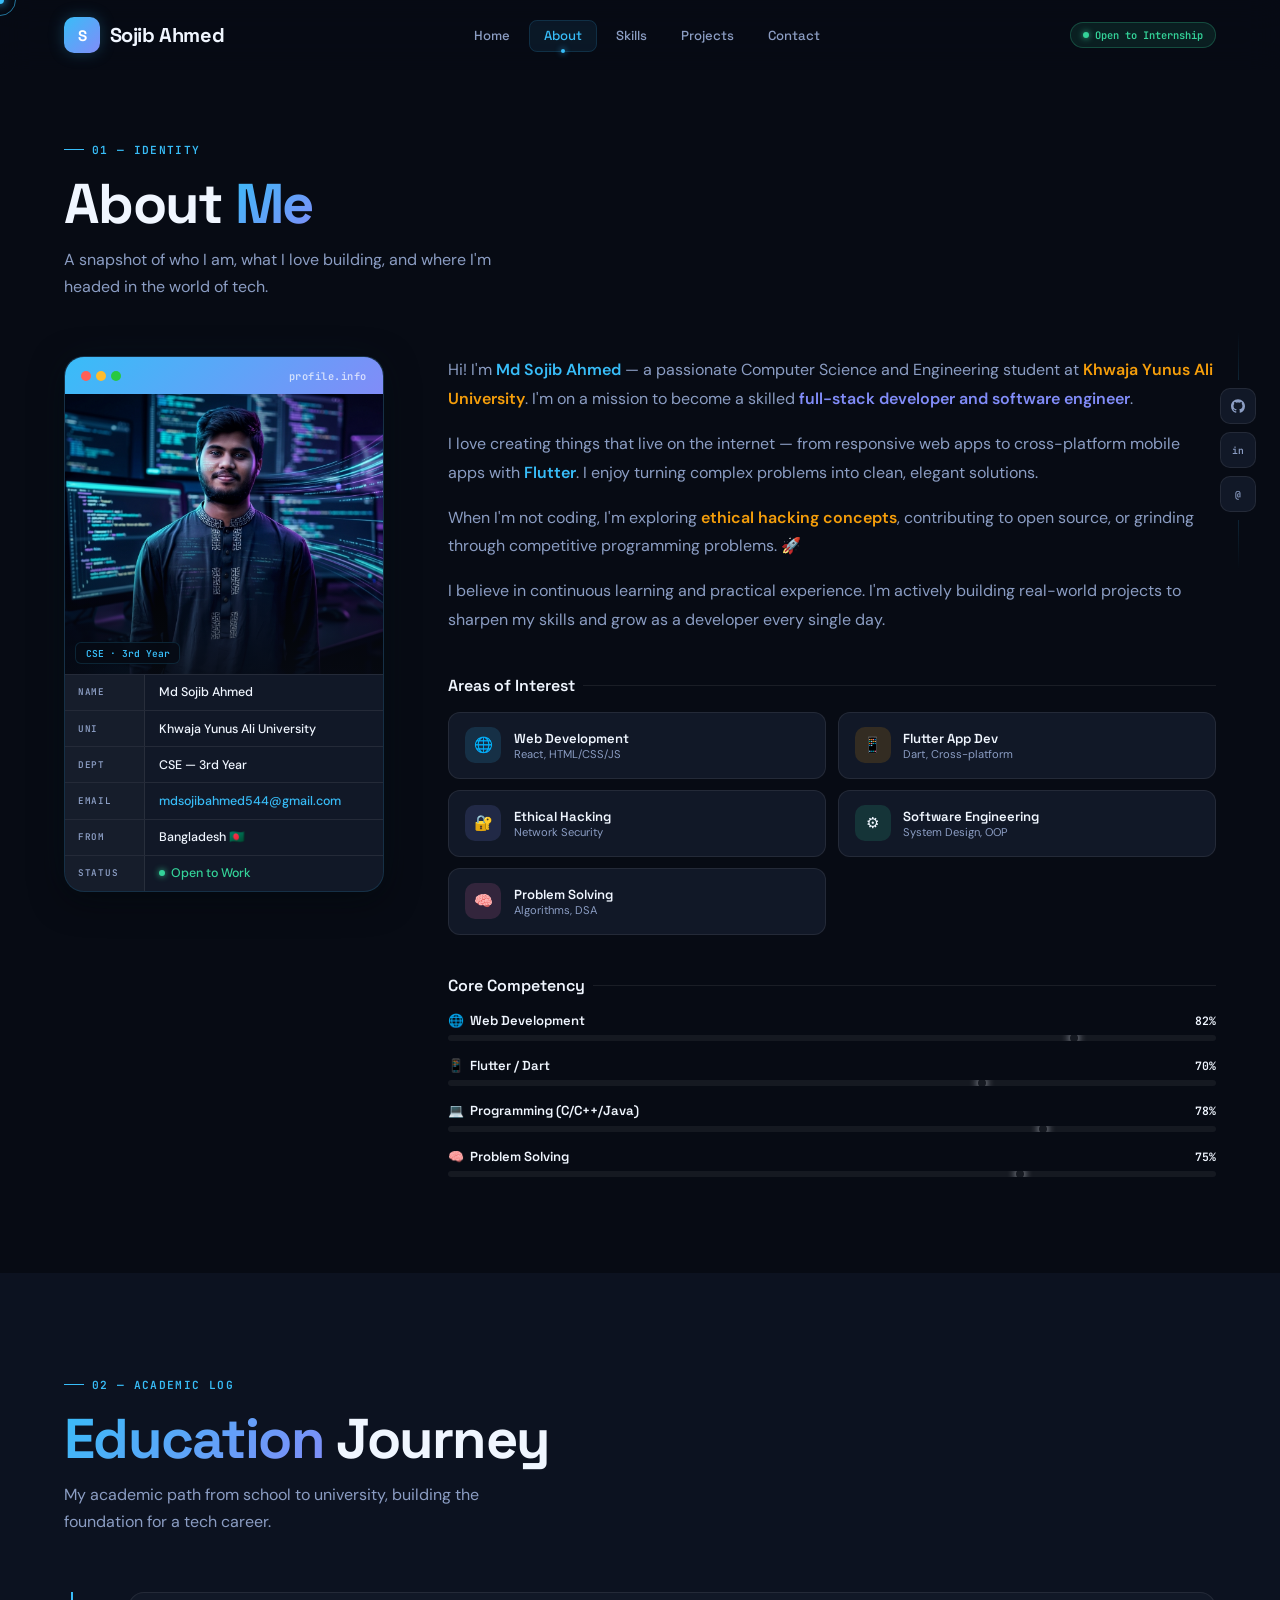
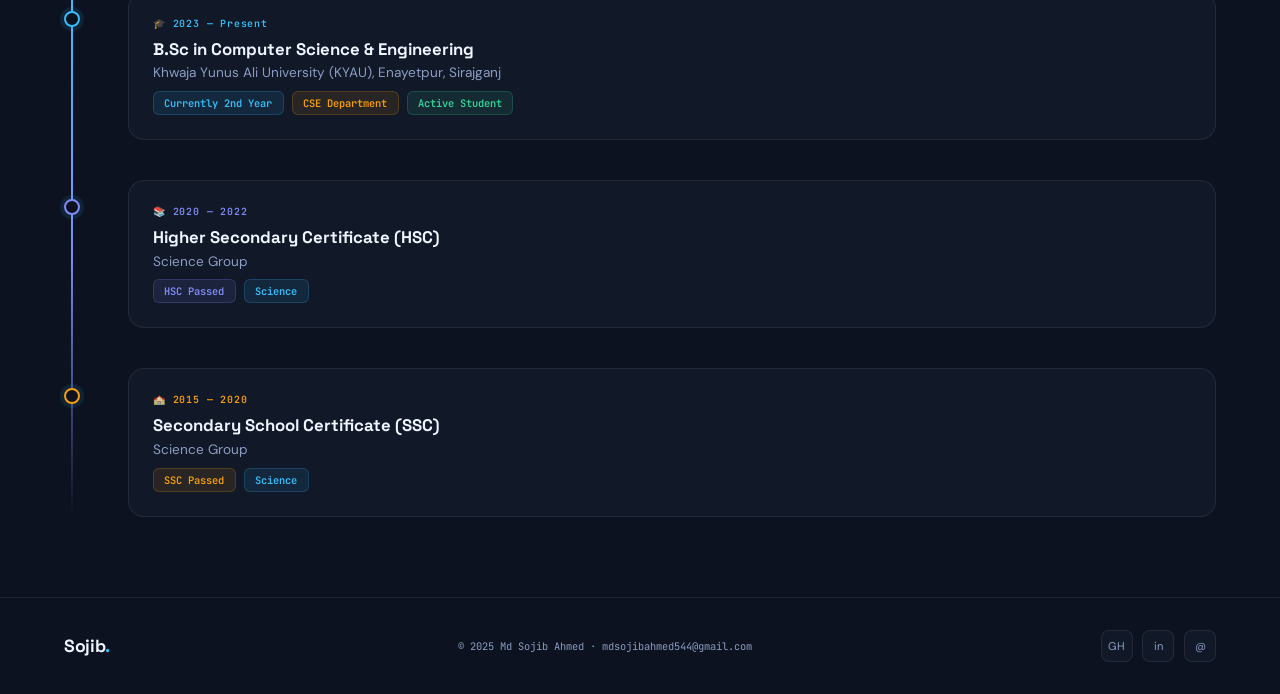
==== commit 18707d9c: "Rename index.html to home.html and update all references" ====
--- a/about.html
+++ b/about.html
@@ -1,273 +1,315 @@
 <!DOCTYPE html>
 <html lang="en">
+
 <head>
-  <meta charset="UTF-8"/>
-  <meta name="viewport" content="width=device-width, initial-scale=1.0"/>
+  <meta charset="UTF-8" />
+  <meta name="viewport" content="width=device-width, initial-scale=1.0" />
   <title>About | Md Sojib Ahmed</title>
-  <meta name="description" content="Learn about Md Sojib Ahmed — his background, interests, skills, and academic journey as a CSE student at Khwaja Yunus Ali University."/>
-  <link rel="icon" href="data:image/svg+xml,%3Csvg xmlns='http://www.w3.org/2000/svg' viewBox='0 0 100 100'%3E%3Cdefs%3E%3ClinearGradient id='grad' x1='0%25' y1='0%25' x2='100%25' y2='100%25'%3E%3Cstop offset='0%25' stop-color='%2338bdf8'/%3E%3Cstop offset='100%25' stop-color='%23818cf8'/%3E%3C/linearGradient%3E%3C/defs%3E%3Crect width='100' height='100' rx='24' fill='%230d1117' stroke='url(%23grad)' stroke-width='4'/%3E%3Ctext x='50%25' y='68%25' font-family='system-ui, sans-serif' font-weight='900' font-size='56' fill='url(%23grad)' text-anchor='middle'%3ES%3C/text%3E%3C/svg%3E"/>
-  <link rel="stylesheet" href="css/global.css"/>
-  <link rel="stylesheet" href="css/about.css"/>
+  <meta name="description"
+    content="Learn about Md Sojib Ahmed — his background, interests, skills, and academic journey as a CSE student at Khwaja Yunus Ali University." />
+  <link rel="icon"
+    href="data:image/svg+xml,%3Csvg xmlns='http://www.w3.org/2000/svg' viewBox='0 0 100 100'%3E%3Cdefs%3E%3ClinearGradient id='grad' x1='0%25' y1='0%25' x2='100%25' y2='100%25'%3E%3Cstop offset='0%25' stop-color='%2338bdf8'/%3E%3Cstop offset='100%25' stop-color='%23818cf8'/%3E%3C/linearGradient%3E%3C/defs%3E%3Crect width='100' height='100' rx='24' fill='%230d1117' stroke='url(%23grad)' stroke-width='4'/%3E%3Ctext x='50%25' y='68%25' font-family='system-ui, sans-serif' font-weight='900' font-size='56' fill='url(%23grad)' text-anchor='middle'%3ES%3C/text%3E%3C/svg%3E" />
+  <link rel="stylesheet" href="css/global.css" />
+  <link rel="stylesheet" href="css/about.css" />
 </head>
+
 <body>
 
-<!-- CURSOR -->
-<div id="cur-dot"></div>
-<div id="cur-ring"></div>
-
-<!-- KONAMI OVERLAY -->
-<div id="konami-overlay">
-  <div class="konami-emoji">🎉</div>
-  <h2 class="konami-title">You Found the Easter Egg!</h2>
-  <p class="konami-sub">↑↑↓↓←→←→BA — Incredible! 🕹️<br/>You truly have the developer instinct. Sojib would be proud!</p>
-  <button class="konami-close" id="konamiClose">Awesome, Close ✕</button>
-</div>
-
-<!-- LOADER -->
-<div id="loader">
-  <div class="loader-logo-wrap">
-    <div class="loader-logo">Sojib<span class="ld-accent">.</span></div>
+  <!-- CURSOR -->
+  <div id="cur-dot"></div>
+  <div id="cur-ring"></div>
+
+  <!-- KONAMI OVERLAY -->
+  <div id="konami-overlay">
+    <div class="konami-emoji">🎉</div>
+    <h2 class="konami-title">You Found the Easter Egg!</h2>
+    <p class="konami-sub">↑↑↓↓←→←→BA — Incredible! 🕹️<br />You truly have the developer instinct. Sojib would be proud!
+    </p>
+    <button class="konami-close" id="konamiClose">Awesome, Close ✕</button>
   </div>
-  <div class="loader-dots"><span></span><span></span><span></span></div>
-  <div class="loader-progress"><div class="loader-bar" id="loader-bar"></div></div>
-  <div class="loader-status" id="loader-status">Initializing...</div>
-</div>
-
-<!-- SOCIAL SIDEBAR -->
-<aside class="soc-sidebar">
-  <div class="soc-line"></div>
-  <a href="https://github.com/sojibahmed404/" target="_blank" rel="noopener" class="soc-btn">
-    <svg viewBox="0 0 24 24"><path d="M12 .297c-6.63 0-12 5.373-12 12 0 5.303 3.438 9.8 8.205 11.385.6.113.82-.258.82-.577 0-.285-.01-1.04-.015-2.04-3.338.724-4.042-1.61-4.042-1.61C4.422 18.07 3.633 17.7 3.633 17.7c-1.087-.744.084-.729.084-.729 1.205.084 1.838 1.236 1.838 1.236 1.07 1.835 2.809 1.305 3.495.998.108-.776.417-1.305.76-1.605-2.665-.3-5.466-1.332-5.466-5.93 0-1.31.465-2.38 1.235-3.22-.135-.303-.54-1.523.105-3.176 0 0 1.005-.322 3.3 1.23.96-.267 1.98-.399 3-.405 1.02.006 2.04.138 3 .405 2.28-1.552 3.285-1.23 3.285-1.23.645 1.653.24 2.873.12 3.176.765.84 1.23 1.91 1.23 3.22 0 4.61-2.805 5.625-5.475 5.92.42.36.81 1.096.81 2.22 0 1.606-.015 2.896-.015 3.286 0 .315.21.69.825.57C20.565 22.092 24 17.592 24 12.297c0-6.627-5.373-12-12-12"/></svg>
-    <div class="soc-tip">GitHub</div>
-  </a>
-  <a href="https://www.linkedin.com/in/md-sojib-ahmed-a58ab03a2/" target="_blank" rel="noopener" class="soc-btn">in<div class="soc-tip">LinkedIn</div></a>
-  <a href="mailto:mdsojibahmed544@gmail.com" class="soc-btn">@<div class="soc-tip">Email</div></a>
-  <div class="soc-line bottom"></div>
-</aside>
-
-<!-- NAVIGATION -->
-<nav role="navigation" aria-label="Main navigation">
-  <a href="index.html" class="nav-logo">
-    <div class="nav-logo-icon">S</div>
-    <span>Sojib Ahmed</span>
-  </a>
-  <ul class="nav-links">
-    <li><a href="index.html">Home</a></li>
-    <li><a href="about.html" class="active">About</a></li>
-    <li><a href="skills.html">Skills</a></li>
-    <li><a href="projects.html">Projects</a></li>
-    <li><a href="contact.html">Contact</a></li>
-  </ul>
-  <div class="nav-available"><span class="nav-available-dot"></span>Open to Internship</div>
-  <button class="nav-ham" id="nav-ham"><span></span><span></span><span></span></button>
-</nav>
-<nav class="nav-drawer" id="nav-drawer">
-  <a href="index.html">Home</a>
-  <a href="about.html">About</a>
-  <a href="skills.html">Skills</a>
-  <a href="projects.html">Projects</a>
-  <a href="contact.html">Contact</a>
-</nav>
-
-<!-- ABOUT SECTION -->
-<section id="about">
-  <div class="reveal">
-    <div class="section-eyebrow">01 — Identity</div>
-    <h1 class="section-title">About <span class="hl">Me</span></h1>
-    <p class="section-sub">A snapshot of who I am, what I love building, and where I'm headed in the world of tech.</p>
+
+  <!-- LOADER -->
+  <div id="loader">
+    <div class="loader-logo-wrap">
+      <div class="loader-logo">Sojib<span class="ld-accent">.</span></div>
+    </div>
+    <div class="loader-dots"><span></span><span></span><span></span></div>
+    <div class="loader-progress">
+      <div class="loader-bar" id="loader-bar"></div>
+    </div>
+    <div class="loader-status" id="loader-status">Initializing...</div>
   </div>
 
-  <div class="about-grid">
-    <!-- Profile Card -->
-    <div class="reveal from-left">
-      <div class="profile-card">
-        <div class="profile-card-bar">
-          <div class="profile-card-dots">
-            <div class="pcd r"></div><div class="pcd y"></div><div class="pcd g"></div>
-          </div>
-          <div class="profile-card-title">profile.info</div>
-        </div>
-        <div class="profile-photo-zone">
-          <img src="assets/sojib.png" alt="Md Sojib Ahmed"/>
-          <div class="profile-photo-overlay"></div>
-          <div class="profile-photo-tag">CSE · 2nd Year</div>
-        </div>
-        <div class="profile-data-table">
-          <div class="profile-row">
-            <div class="pr-key">Name</div>
-            <div class="pr-val">Md Sojib Ahmed</div>
-          </div>
-          <div class="profile-row">
-            <div class="pr-key">Uni</div>
-            <div class="pr-val">Khwaja Yunus Ali University</div>
-          </div>
-          <div class="profile-row">
-            <div class="pr-key">Dept</div>
-            <div class="pr-val">CSE — 2nd Year</div>
-          </div>
-          <div class="profile-row">
-            <div class="pr-key">Email</div>
-            <div class="pr-val"><a href="mailto:mdsojibahmed544@gmail.com" style="color:var(--cyan);text-decoration:none">mdsojibahmed544@gmail.com</a></div>
-          </div>
-          <div class="profile-row">
-            <div class="pr-key">From</div>
-            <div class="pr-val">Bangladesh 🇧🇩</div>
-          </div>
-          <div class="profile-row">
-            <div class="pr-key">Status</div>
-            <div class="pr-val available">Open to Work</div>
-          </div>
-        </div>
-      </div>
-    </div>
-
-    <!-- Right Content -->
-    <div class="about-right reveal">
-      <div class="about-intro">
-        <p>Hi! I'm <span class="hl-cyan">Md Sojib Ahmed</span> — a passionate Computer Science and Engineering student at <span class="hl-amber">Khwaja Yunus Ali University</span>. I'm on a mission to become a skilled <span class="hl-violet">full-stack developer and software engineer</span>.</p>
-        <p>I love creating things that live on the internet — from responsive web apps to cross-platform mobile apps with <span class="hl-cyan">Flutter</span>. I enjoy turning complex problems into clean, elegant solutions.</p>
-        <p>When I'm not coding, I'm exploring <span class="hl-amber">ethical hacking concepts</span>, contributing to open source, or grinding through competitive programming problems. 🚀</p>
-        <p>I believe in continuous learning and practical experience. I'm actively building real-world projects to sharpen my skills and grow as a developer every single day.</p>
-      </div>
-
-      <div class="interests-title">Areas of Interest</div>
-      <div class="interests-grid">
-        <div class="interest-card">
-          <div class="interest-icon">🌐</div>
-          <div>
-            <div class="interest-name">Web Development</div>
-            <div class="interest-sub">React, HTML/CSS/JS</div>
-          </div>
-        </div>
-        <div class="interest-card">
-          <div class="interest-icon">📱</div>
-          <div>
-            <div class="interest-name">Flutter App Dev</div>
-            <div class="interest-sub">Dart, Cross-platform</div>
-          </div>
-        </div>
-        <div class="interest-card">
-          <div class="interest-icon">🔐</div>
-          <div>
-            <div class="interest-name">Ethical Hacking</div>
-            <div class="interest-sub">Network Security</div>
-          </div>
-        </div>
-        <div class="interest-card">
-          <div class="interest-icon">⚙️</div>
-          <div>
-            <div class="interest-name">Software Engineering</div>
-            <div class="interest-sub">System Design, OOP</div>
-          </div>
-        </div>
-        <div class="interest-card">
-          <div class="interest-icon">🧠</div>
-          <div>
-            <div class="interest-name">Problem Solving</div>
-            <div class="interest-sub">Algorithms, DSA</div>
-          </div>
-        </div>
-      </div>
-
-      <div class="skill-bars-title">Core Competency</div>
-      <div class="skill-bar-item">
-        <div class="skill-bar-top">
-          <div class="skill-bar-name"><span class="skill-bar-icon">🌐</span> Web Development</div>
-          <div class="skill-bar-pct">82%</div>
-        </div>
-        <div class="skill-track"><div class="skill-fill" data-w="82%" style="width:0"></div></div>
-      </div>
-      <div class="skill-bar-item">
-        <div class="skill-bar-top">
-          <div class="skill-bar-name"><span class="skill-bar-icon">📱</span> Flutter / Dart</div>
-          <div class="skill-bar-pct">70%</div>
-        </div>
-        <div class="skill-track"><div class="skill-fill" data-w="70%" style="width:0"></div></div>
-      </div>
-      <div class="skill-bar-item">
-        <div class="skill-bar-top">
-          <div class="skill-bar-name"><span class="skill-bar-icon">💻</span> Programming (C/C++/Java)</div>
-          <div class="skill-bar-pct">78%</div>
-        </div>
-        <div class="skill-track"><div class="skill-fill" data-w="78%" style="width:0"></div></div>
-      </div>
-      <div class="skill-bar-item">
-        <div class="skill-bar-top">
-          <div class="skill-bar-name"><span class="skill-bar-icon">🧠</span> Problem Solving</div>
-          <div class="skill-bar-pct">75%</div>
-        </div>
-        <div class="skill-track"><div class="skill-fill" data-w="75%" style="width:0"></div></div>
-      </div>
-    </div>
-  </div>
-</section>
-
-<!-- EDUCATION SECTION -->
-<section id="education">
-  <div class="reveal">
-    <div class="section-eyebrow">02 — Academic Log</div>
-    <h2 class="section-title"><span class="hl">Education</span> Journey</h2>
-    <p class="section-sub">My academic path from school to university, building the foundation for a tech career.</p>
-  </div>
-
-  <div class="edu-timeline reveal" data-delay="200">
-    <div class="edu-item">
-      <div class="edu-dot"></div>
-      <div class="edu-card-inner">
-        <div class="edu-period">🎓 2023 — Present</div>
-        <h3 class="edu-degree">B.Sc in Computer Science & Engineering</h3>
-        <div class="edu-institution">Khwaja Yunus Ali University (KYAU), Enayetpur, Sirajganj</div>
-        <div class="edu-meta">
-          <span class="tag">Currently 2nd Year</span>
-          <span class="tag amber">CSE Department</span>
-          <span class="tag emerald">Active Student</span>
-        </div>
-      </div>
-    </div>
-
-    <div class="edu-item">
-      <div class="edu-dot"></div>
-      <div class="edu-card-inner">
-        <div class="edu-period">📚 2020 — 2022</div>
-        <h3 class="edu-degree">Higher Secondary Certificate (HSC)</h3>
-        <div class="edu-institution">Science Group</div>
-        <div class="edu-meta">
-          <span class="tag violet">HSC Passed</span>
-          <span class="tag">Science</span>
-        </div>
-      </div>
-    </div>
-
-    <div class="edu-item">
-      <div class="edu-dot"></div>
-      <div class="edu-card-inner">
-        <div class="edu-period">🏫 2015 — 2020</div>
-        <h3 class="edu-degree">Secondary School Certificate (SSC)</h3>
-        <div class="edu-institution">Science Group</div>
-        <div class="edu-meta">
-          <span class="tag amber">SSC Passed</span>
-          <span class="tag">Science</span>
-        </div>
-      </div>
-    </div>
-  </div>
-</section>
-
-<button id="back-top">↑</button>
-
-<footer>
-  <div class="footer-inner">
-    <a href="index.html" class="footer-logo">Sojib<span>.</span></a>
-    <p class="footer-copy">© 2025 Md Sojib Ahmed · mdsojibahmed544@gmail.com</p>
-    <div class="footer-socials">
+  <!-- SOCIAL SIDEBAR -->
+  <aside class="soc-sidebar">
+    <div class="soc-line"></div>
+    <a href="https://github.com/sojibahmed404/" target="_blank" rel="noopener" class="soc-btn">
+      <svg viewBox="0 0 24 24">
+        <path
+          d="M12 .297c-6.63 0-12 5.373-12 12 0 5.303 3.438 9.8 8.205 11.385.6.113.82-.258.82-.577 0-.285-.01-1.04-.015-2.04-3.338.724-4.042-1.61-4.042-1.61C4.422 18.07 3.633 17.7 3.633 17.7c-1.087-.744.084-.729.084-.729 1.205.084 1.838 1.236 1.838 1.236 1.07 1.835 2.809 1.305 3.495.998.108-.776.417-1.305.76-1.605-2.665-.3-5.466-1.332-5.466-5.93 0-1.31.465-2.38 1.235-3.22-.135-.303-.54-1.523.105-3.176 0 0 1.005-.322 3.3 1.23.96-.267 1.98-.399 3-.405 1.02.006 2.04.138 3 .405 2.28-1.552 3.285-1.23 3.285-1.23.645 1.653.24 2.873.12 3.176.765.84 1.23 1.91 1.23 3.22 0 4.61-2.805 5.625-5.475 5.92.42.36.81 1.096.81 2.22 0 1.606-.015 2.896-.015 3.286 0 .315.21.69.825.57C20.565 22.092 24 17.592 24 12.297c0-6.627-5.373-12-12-12" />
+      </svg>
+      <div class="soc-tip">GitHub</div>
+    </a>
+    <a href="https://www.linkedin.com/in/md-sojib-ahmed-a58ab03a2/" target="_blank" rel="noopener" class="soc-btn">in
+      <div class="soc-tip">LinkedIn</div></a>
+    <a href="mailto:mdsojibahmed544@gmail.com" class="soc-btn">@<div class="soc-tip">Email</div></a>
+    <div class="soc-line bottom"></div>
+  </aside>
+
+  <!-- NAVIGATION -->
+  <nav role="navigation" aria-label="Main navigation">
+    <a href="home.html" class="nav-logo">
+      <div class="nav-logo-icon">S</div>
+      <span>Sojib Ahmed</span>
+    </a>
+    <ul class="nav-links">
+      <li><a href="home.html">Home</a></li>
+      <li><a href="about.html" class="active">About</a></li>
+      <li><a href="skills.html">Skills</a></li>
+      <li><a href="projects.html">Projects</a></li>
+      <li><a href="contact.html">Contact</a></li>
+    </ul>
+    <div class="nav-available"><span class="nav-available-dot"></span>Open to Internship</div>
+    <button class="nav-ham" id="nav-ham"><span></span><span></span><span></span></button>
+  </nav>
+  <nav class="nav-drawer" id="nav-drawer">
+    <div class="drawer-brand">
+      <div class="drawer-logo-icon">S</div>
+      <span>Sojib Ahmed</span>
+    </div>
+    <div class="drawer-links-wrap">
+      <a href="home.html">Home</a>
+      <a href="about.html" class="active">About</a>
+      <a href="skills.html">Skills</a>
+      <a href="projects.html">Projects</a>
+      <a href="contact.html">Contact</a>
+    </div>
+    <div class="drawer-socials">
       <a href="https://github.com/sojibahmed404/" target="_blank" rel="noopener">GH</a>
       <a href="https://www.linkedin.com/in/md-sojib-ahmed-a58ab03a2/" target="_blank" rel="noopener">in</a>
       <a href="mailto:mdsojibahmed544@gmail.com">@</a>
-    </div>
-  </div>
-</footer>
-
-<script src="js/global.js"></script>
-<script src="js/about.js"></script>
+      <a href="https://www.facebook.com/mdsojib.ahamed.9615" target="_blank" rel="noopener">f</a>
+    </div>
+  </nav>
+
+  <!-- ABOUT SECTION -->
+  <section id="about">
+    <div class="reveal">
+      <div class="section-eyebrow">01 — Identity</div>
+      <h1 class="section-title">About <span class="hl">Me</span></h1>
+      <p class="section-sub">A snapshot of who I am, what I love building, and where I'm headed in the world of tech.
+      </p>
+    </div>
+
+    <div class="about-grid">
+      <!-- Profile Card -->
+      <div class="reveal from-left">
+        <div class="profile-card">
+          <div class="profile-card-bar">
+            <div class="profile-card-dots">
+              <div class="pcd r"></div>
+              <div class="pcd y"></div>
+              <div class="pcd g"></div>
+            </div>
+            <div class="profile-card-title">profile.info</div>
+          </div>
+          <div class="profile-photo-zone">
+            <img src="assets/sojib.png" alt="Md Sojib Ahmed" />
+            <div class="profile-photo-overlay"></div>
+            <div class="profile-photo-tag">CSE · 3rd Year</div>
+          </div>
+          <div class="profile-data-table">
+            <div class="profile-row">
+              <div class="pr-key">Name</div>
+              <div class="pr-val">Md Sojib Ahmed</div>
+            </div>
+            <div class="profile-row">
+              <div class="pr-key">Uni</div>
+              <div class="pr-val">Khwaja Yunus Ali University</div>
+            </div>
+            <div class="profile-row">
+              <div class="pr-key">Dept</div>
+              <div class="pr-val">CSE — 3rd Year</div>
+            </div>
+            <div class="profile-row">
+              <div class="pr-key">Email</div>
+              <div class="pr-val"><a href="mailto:mdsojibahmed544@gmail.com"
+                  style="color:var(--cyan);text-decoration:none">mdsojibahmed544@gmail.com</a></div>
+            </div>
+            <div class="profile-row">
+              <div class="pr-key">From</div>
+              <div class="pr-val">Bangladesh 🇧🇩</div>
+            </div>
+            <div class="profile-row">
+              <div class="pr-key">Status</div>
+              <div class="pr-val available">Open to Work</div>
+            </div>
+          </div>
+        </div>
+      </div>
+
+      <!-- Right Content -->
+      <div class="about-right reveal">
+        <div class="about-intro">
+          <p>Hi! I'm <span class="hl-cyan">Md Sojib Ahmed</span> — a passionate Computer Science and Engineering student
+            at <span class="hl-amber">Khwaja Yunus Ali University</span>. I'm on a mission to become a skilled <span
+              class="hl-violet">full-stack developer and software engineer</span>.</p>
+          <p>I love creating things that live on the internet — from responsive web apps to cross-platform mobile apps
+            with <span class="hl-cyan">Flutter</span>. I enjoy turning complex problems into clean, elegant solutions.
+          </p>
+          <p>When I'm not coding, I'm exploring <span class="hl-amber">ethical hacking concepts</span>, contributing to
+            open source, or grinding through competitive programming problems. 🚀</p>
+          <p>I believe in continuous learning and practical experience. I'm actively building real-world projects to
+            sharpen my skills and grow as a developer every single day.</p>
+        </div>
+
+        <div class="interests-title">Areas of Interest</div>
+        <div class="interests-grid">
+          <div class="interest-card">
+            <div class="interest-icon">🌐</div>
+            <div>
+              <div class="interest-name">Web Development</div>
+              <div class="interest-sub">React, HTML/CSS/JS</div>
+            </div>
+          </div>
+          <div class="interest-card">
+            <div class="interest-icon">📱</div>
+            <div>
+              <div class="interest-name">Flutter App Dev</div>
+              <div class="interest-sub">Dart, Cross-platform</div>
+            </div>
+          </div>
+          <div class="interest-card">
+            <div class="interest-icon">🔐</div>
+            <div>
+              <div class="interest-name">Ethical Hacking</div>
+              <div class="interest-sub">Network Security</div>
+            </div>
+          </div>
+          <div class="interest-card">
+            <div class="interest-icon">⚙️</div>
+            <div>
+              <div class="interest-name">Software Engineering</div>
+              <div class="interest-sub">System Design, OOP</div>
+            </div>
+          </div>
+          <div class="interest-card">
+            <div class="interest-icon">🧠</div>
+            <div>
+              <div class="interest-name">Problem Solving</div>
+              <div class="interest-sub">Algorithms, DSA</div>
+            </div>
+          </div>
+        </div>
+
+        <div class="skill-bars-title">Core Competency</div>
+        <div class="skill-bar-item">
+          <div class="skill-bar-top">
+            <div class="skill-bar-name"><span class="skill-bar-icon">🌐</span> Web Development</div>
+            <div class="skill-bar-pct">82%</div>
+          </div>
+          <div class="skill-track">
+            <div class="skill-fill" data-w="82%" style="width:0"></div>
+          </div>
+        </div>
+        <div class="skill-bar-item">
+          <div class="skill-bar-top">
+            <div class="skill-bar-name"><span class="skill-bar-icon">📱</span> Flutter / Dart</div>
+            <div class="skill-bar-pct">70%</div>
+          </div>
+          <div class="skill-track">
+            <div class="skill-fill" data-w="70%" style="width:0"></div>
+          </div>
+        </div>
+        <div class="skill-bar-item">
+          <div class="skill-bar-top">
+            <div class="skill-bar-name"><span class="skill-bar-icon">💻</span> Programming (C/C++/Java)</div>
+            <div class="skill-bar-pct">78%</div>
+          </div>
+          <div class="skill-track">
+            <div class="skill-fill" data-w="78%" style="width:0"></div>
+          </div>
+        </div>
+        <div class="skill-bar-item">
+          <div class="skill-bar-top">
+            <div class="skill-bar-name"><span class="skill-bar-icon">🧠</span> Problem Solving</div>
+            <div class="skill-bar-pct">75%</div>
+          </div>
+          <div class="skill-track">
+            <div class="skill-fill" data-w="75%" style="width:0"></div>
+          </div>
+        </div>
+      </div>
+    </div>
+  </section>
+
+  <!-- EDUCATION SECTION -->
+  <section id="education">
+    <div class="reveal">
+      <div class="section-eyebrow">02 — Academic Log</div>
+      <h2 class="section-title"><span class="hl">Education</span> Journey</h2>
+      <p class="section-sub">My academic path from school to university, building the foundation for a tech career.</p>
+    </div>
+
+    <div class="edu-timeline reveal" data-delay="200">
+      <div class="edu-item">
+        <div class="edu-dot"></div>
+        <div class="edu-card-inner">
+          <div class="edu-period">🎓 2023 — Present</div>
+          <h3 class="edu-degree">B.Sc in Computer Science & Engineering</h3>
+          <div class="edu-institution">Khwaja Yunus Ali University (KYAU), Enayetpur, Sirajganj</div>
+          <div class="edu-meta">
+            <span class="tag">Currently 2nd Year</span>
+            <span class="tag amber">CSE Department</span>
+            <span class="tag emerald">Active Student</span>
+          </div>
+        </div>
+      </div>
+
+      <div class="edu-item">
+        <div class="edu-dot"></div>
+        <div class="edu-card-inner">
+          <div class="edu-period">📚 2020 — 2022</div>
+          <h3 class="edu-degree">Higher Secondary Certificate (HSC)</h3>
+          <div class="edu-institution">Science Group</div>
+          <div class="edu-meta">
+            <span class="tag violet">HSC Passed</span>
+            <span class="tag">Science</span>
+          </div>
+        </div>
+      </div>
+
+      <div class="edu-item">
+        <div class="edu-dot"></div>
+        <div class="edu-card-inner">
+          <div class="edu-period">🏫 2015 — 2020</div>
+          <h3 class="edu-degree">Secondary School Certificate (SSC)</h3>
+          <div class="edu-institution">Science Group</div>
+          <div class="edu-meta">
+            <span class="tag amber">SSC Passed</span>
+            <span class="tag">Science</span>
+          </div>
+        </div>
+      </div>
+    </div>
+  </section>
+
+  <button id="back-top">↑</button>
+
+  <footer>
+    <div class="footer-inner">
+      <a href="home.html" class="footer-logo">Sojib<span>.</span></a>
+      <p class="footer-copy">© 2025 Md Sojib Ahmed · mdsojibahmed544@gmail.com</p>
+      <div class="footer-socials">
+        <a href="https://github.com/sojibahmed404/" target="_blank" rel="noopener">GH</a>
+        <a href="https://www.linkedin.com/in/md-sojib-ahmed-a58ab03a2/" target="_blank" rel="noopener">in</a>
+        <a href="mailto:mdsojibahmed544@gmail.com">@</a>
+      </div>
+    </div>
+  </footer>
+
+  <script src="js/global.js"></script>
+  <script src="js/about.js"></script>
 </body>
+
 </html>
--- a/css/global.css
+++ b/css/global.css
@@ -367,32 +367,127 @@
 .nav-ham.open span:nth-child(3) { transform: translateY(-7px) rotate(-45deg); }
 
 /* ── MOBILE NAV DRAWER ── */
+/* ── MOBILE NAV DRAWER (HALF-SCREEN SLIDE DRAWER STYLE) ── */
 .nav-drawer {
   display: none;
   position: fixed;
-  inset: var(--nav-h) 0 0 0;
+  top: 0;
+  right: 0;
+  bottom: 0;
+  width: min(290px, 68vw);
   z-index: 999;
-  background: rgba(7, 11, 20, 0.97);
-  backdrop-filter: blur(16px);
+  background: rgba(7, 11, 20, 0.98);
+  border-left: 1px solid rgba(255, 255, 255, 0.06);
+  backdrop-filter: blur(20px);
+  -webkit-backdrop-filter: blur(20px);
   flex-direction: column;
   align-items: center;
+  justify-content: space-between;
+  padding: 6.5rem 1.5rem 3.5rem;
+  transform: translateX(100%);
+  transition: transform 0.4s cubic-bezier(0.16, 1, 0.3, 1);
+  box-shadow: -10px 0 35px rgba(0, 0, 0, 0.6);
+}
+
+.nav-drawer.open {
+  transform: translateX(0);
+}
+
+.drawer-brand {
+  display: flex;
+  flex-direction: column;
+  align-items: center;
+  gap: 0.5rem;
+}
+
+.drawer-logo-icon {
+  width: 44px;
+  height: 44px;
+  border-radius: 11px;
+  background: linear-gradient(135deg, var(--cyan), var(--violet));
+  display: flex;
+  align-items: center;
   justify-content: center;
-  gap: 1.5rem;
-  transform: translateY(-100%);
-  transition: transform .4s var(--ease-smooth);
-}
-.nav-drawer.open {
-  transform: translateY(0);
-}
-.nav-drawer a {
+  font-size: 1.15rem;
+  font-weight: 800;
+  color: #fff;
+  box-shadow: 0 0 20px var(--cyan-glow);
+}
+
+.drawer-brand span {
   font-family: var(--font-head);
-  font-size: 1.4rem;
-  font-weight: 600;
+  font-size: 1.1rem;
+  font-weight: 700;
+  color: var(--fg);
+  letter-spacing: -0.02em;
+}
+
+.drawer-links-wrap {
+  display: flex;
+  flex-direction: column;
+  align-items: center;
+  gap: 1.6rem;
+  width: 100%;
+}
+
+.drawer-links-wrap a {
+  font-family: var(--font-head);
+  font-size: 1.35rem;
+  font-weight: 700;
   text-decoration: none;
   color: var(--muted);
-  transition: color .2s ease;
-}
-.nav-drawer a:hover { color: var(--cyan); }
+  transition: all 0.3s ease;
+  opacity: 0;
+  transform: translateX(25px);
+  letter-spacing: -0.02em;
+}
+
+.drawer-links-wrap a:hover {
+  color: var(--cyan);
+  transform: scale(1.05);
+}
+
+/* Staggered slide-in animations for links */
+.nav-drawer.open .drawer-links-wrap a {
+  opacity: 1;
+  transform: translateX(0);
+}
+
+.nav-drawer.open .drawer-links-wrap a:nth-child(1) { transition: all 0.4s cubic-bezier(0.16, 1, 0.3, 1) 0.08s; }
+.nav-drawer.open .drawer-links-wrap a:nth-child(2) { transition: all 0.4s cubic-bezier(0.16, 1, 0.3, 1) 0.12s; }
+.nav-drawer.open .drawer-links-wrap a:nth-child(3) { transition: all 0.4s cubic-bezier(0.16, 1, 0.3, 1) 0.16s; }
+.nav-drawer.open .drawer-links-wrap a:nth-child(4) { transition: all 0.4s cubic-bezier(0.16, 1, 0.3, 1) 0.2s; }
+.nav-drawer.open .drawer-links-wrap a:nth-child(5) { transition: all 0.4s cubic-bezier(0.16, 1, 0.3, 1) 0.24s; }
+
+.drawer-socials {
+  display: flex;
+  gap: 1.2rem;
+}
+
+.drawer-socials a {
+  width: 40px;
+  height: 40px;
+  border-radius: 10px;
+  border: 1px solid var(--border2);
+  background: rgba(255, 255, 255, 0.02);
+  display: flex;
+  align-items: center;
+  justify-content: center;
+  text-decoration: none;
+  color: var(--muted);
+  font-family: var(--font-mono);
+  font-size: 0.8rem;
+  font-weight: 600;
+  transition: all 0.25s ease;
+}
+
+.drawer-socials a:hover {
+  color: var(--cyan);
+  border-color: var(--cyan);
+  background: rgba(56, 189, 248, 0.08);
+  transform: translateY(-3px);
+  box-shadow: 0 0 15px rgba(56, 189, 248, 0.15);
+}
 
 /* ── SOCIAL SIDEBAR ── */
 .soc-sidebar {
